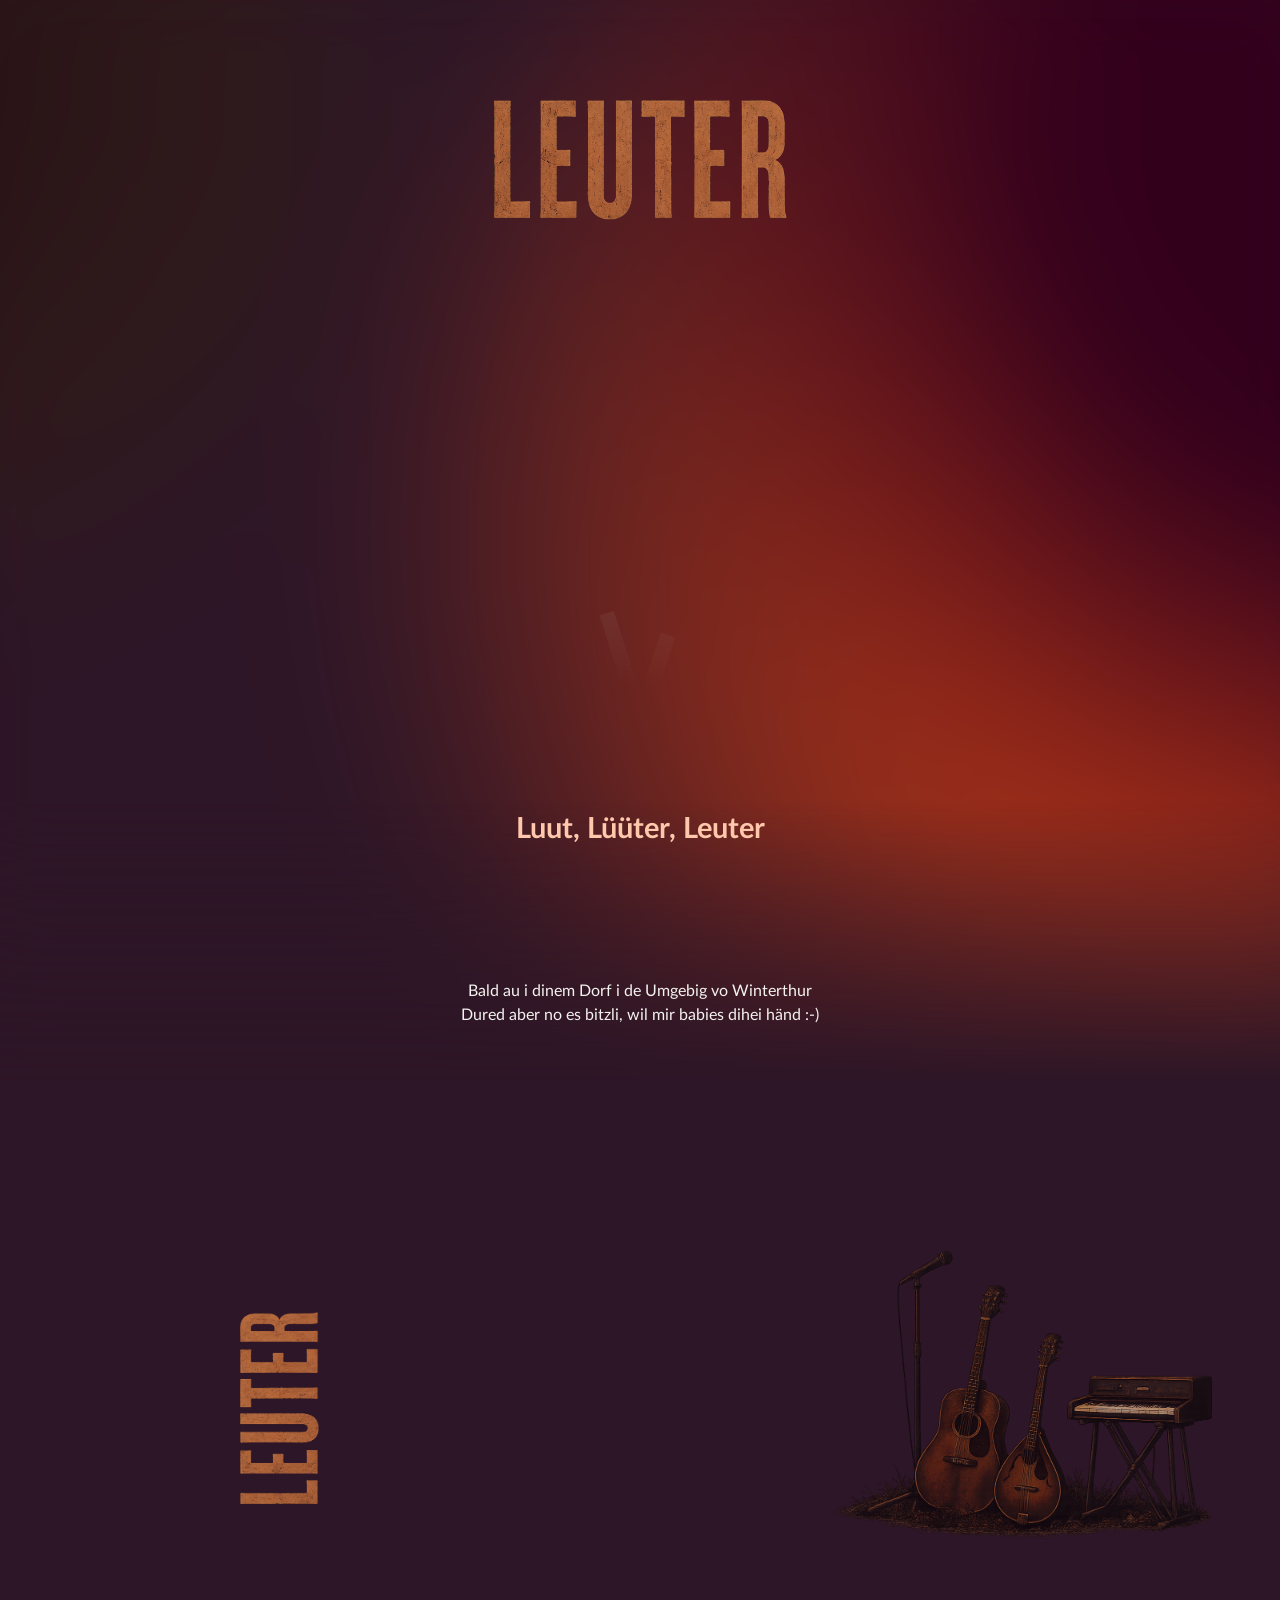
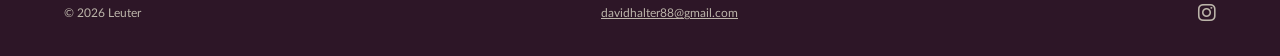
==== index.html @ 27efd9f0 "Deploy: 2026-07-09 21:08:15" ====
<!DOCTYPE html>
<html lang="en">
<head>
  <meta charset="UTF-8">
  <meta name="viewport" content="width=device-width, initial-scale=1">
  <title>Leuter - Folk, Soul, Americana</title>
  
  <link rel="stylesheet" href="/output.css" />
  <link rel="stylesheet" href="/fontawesome/css/fontawesome.min.css" />
  <link rel="stylesheet" href="/fontawesome/css/brands.min.css" />
  <link rel="stylesheet" href="/fontawesome/css/solid.min.css" />

  

  <script>
    window.addEventListener("load", () => {
      // Fuck spammers
      const parts1 = ['davidhalter88', '@', 'gmail', '.com'];
      const email = parts1.join('');
      for (const el of document.getElementsByClassName('email-link')) {
        el.href = 'mailto:' + email;
        if (el.text.endsWith("gmail.com")) {
          el.text = email;
        }
      }
    });
  </script>
</head>

<body class="min-h-screen">
      

  <main class="flex flex-col w-full">
    <div class="absolute inset-0 w-full h-screen min-h-180 -z-1">
      <script src="/tree.js"></script>
      <canvas id="tree-canvas" class="w-full h-500px absolute -mt-30 mx-auto inset-x-0"></canvas>
    </div>
    <div class="absolute left-0 top-0 right-0 -bottom-[20vh] overflow-hidden -z-2 hero-gradient">
      <div class="w-full h-full"></div>
    </div>
    
    <section>
      <a href="/" class="mx-auto">
        <img id="logo" src="/logo.png" alt="Leuter" class="mx-auto mt-24 min-h-28 md:min-h-32">
      </a>

      <iframe class="mt-24 mx-auto w-[80vw] block sm:w-128 lg:w-160 aspect-video" src="https://www.youtubeasdfasdfsd.com/embed/vd1GGWgCFI8?si=3zyTrduJUuzlLgHZ" title="YouTube video player" frameborder="0" allow="accelerometer; clipboard-write; encrypted-media; gyroscope; picture-in-picture; web-share" referrerpolicy="strict-origin-when-cross-origin" allowfullscreen></iframe>
      <p class="text-center text-[1.8em] max-w-4xl text-leuter-white-orange font-lato-bold mx-auto mt-32">Luut, Lüüter, Leuter</p>
    </section>

    <section id="language-server" class="pt-32 **:text-center">
      <p>Bald au i dinem Dorf i de Umgebig vo Winterthur</p>
      <p>Dured aber no es bitzli, wil mir babies dihei händ :-)</p>
    </section>

  </main>

  <footer class="pt-32 pb-8 text-stone-300">
    <div class="footer-links pb-16">
      <div class="order-first w-1/2 my-auto pt-0">
        <a href="/" class="shrink-0 pr-8">
          <img src="/logo.png" alt="" class="rotate-270 origin-top-right -translate-x-full max-w-[30vw] md:max-w-48 mx-auto mx-0" />
        </a>
      </div>
      <img src="/instruments.png" alt="" class="max-w-1/2 md:max-w-1/3 ml-auto opacity-65 mt-16 xs:mt-24" />
    </div>
    <div class="flex justify-between items-center">
      <span>&copy; 2026 Leuter</span>
      <span><a class="email-link underline">davidhalter88 (at) gmail.com</a></span>
      <span class="flex items-center gap-2">
        <a href="https://instagram.com/leuterleuter" target="_blank" rel="noopener noreferrer">
          <i class="fab fa-instagram text-xl"></i>
        </a>
      </span>
    </div>
  </footer>
</body>
</html>
---- output.css ----
/*! tailwindcss v4.1.8 | MIT License | https://tailwindcss.com */
@layer properties;
@layer theme, base, components, utilities;
@layer theme {
  :root, :host {
    --font-sans: "LatoLatin", system-ui, sans-serif;
    --font-mono: ui-monospace, SFMono-Regular, Menlo, Monaco, Consolas, "Liberation Mono",
      "Courier New", monospace;
    --color-stone-100: #f4f2ef;
    --color-stone-200: #d1cdc7;
    --color-stone-300: #bcb5aa;
    --color-stone-700: #49453e;
    --color-stone-900: #28241d;
    --color-white: #fff;
    --spacing: 0.25rem;
    --container-md: 28rem;
    --container-3xl: 48rem;
    --container-4xl: 56rem;
    --container-7xl: 80rem;
    --text-xs: 0.75rem;
    --text-xs--line-height: calc(1 / 0.75);
    --text-sm: 0.875rem;
    --text-sm--line-height: calc(1.25 / 0.875);
    --text-base: 1rem;
    --text-base--line-height: calc(1.5 / 1);
    --text-lg: 1.125rem;
    --text-lg--line-height: calc(1.75 / 1.125);
    --text-xl: 1.25rem;
    --text-xl--line-height: calc(1.75 / 1.25);
    --text-3xl: 1.875rem;
    --text-3xl--line-height: calc(2.25 / 1.875);
    --text-4xl: 2.25rem;
    --text-4xl--line-height: calc(2.5 / 2.25);
    --text-5xl: 3rem;
    --text-5xl--line-height: 1;
    --font-weight-bold: 700;
    --radius-lg: 0.5rem;
    --radius-xl: 0.75rem;
    --blur-xs: 4px;
    --blur-3xl: 64px;
    --aspect-video: 16 / 9;
    --default-transition-duration: 150ms;
    --default-transition-timing-function: cubic-bezier(0.4, 0, 0.2, 1);
    --default-font-family: var(--font-sans);
    --default-mono-font-family: var(--font-mono);
    --color-light-grey: #fdfdfd;
    --color-leuter-background: #2d1627;
    --color-leuter-violet: #3c0030;
    --color-leuter-white-orange: #ffc7ac;
    --font-lato-bold: "LatoLatinBold", system-ui, sans-serif;
  }
}
@layer base {
  *, ::after, ::before, ::backdrop, ::file-selector-button {
    box-sizing: border-box;
    margin: 0;
    padding: 0;
    border: 0 solid;
  }
  html, :host {
    line-height: 1.5;
    -webkit-text-size-adjust: 100%;
    tab-size: 4;
    font-family: var(--default-font-family, ui-sans-serif, system-ui, sans-serif, "Apple Color Emoji", "Segoe UI Emoji", "Segoe UI Symbol", "Noto Color Emoji");
    font-feature-settings: var(--default-font-feature-settings, normal);
    font-variation-settings: var(--default-font-variation-settings, normal);
    -webkit-tap-highlight-color: transparent;
  }
  hr {
    height: 0;
    color: inherit;
    border-top-width: 1px;
  }
  abbr:where([title]) {
    -webkit-text-decoration: underline dotted;
    text-decoration: underline dotted;
  }
  h1, h2, h3, h4, h5, h6 {
    font-size: inherit;
    font-weight: inherit;
  }
  a {
    color: inherit;
    -webkit-text-decoration: inherit;
    text-decoration: inherit;
  }
  b, strong {
    font-weight: bolder;
  }
  code, kbd, samp, pre {
    font-family: var(--default-mono-font-family, ui-monospace, SFMono-Regular, Menlo, Monaco, Consolas, "Liberation Mono", "Courier New", monospace);
    font-feature-settings: var(--default-mono-font-feature-settings, normal);
    font-variation-settings: var(--default-mono-font-variation-settings, normal);
    font-size: 1em;
  }
  small {
    font-size: 80%;
  }
  sub, sup {
    font-size: 75%;
    line-height: 0;
    position: relative;
    vertical-align: baseline;
  }
  sub {
    bottom: -0.25em;
  }
  sup {
    top: -0.5em;
  }
  table {
    text-indent: 0;
    border-color: inherit;
    border-collapse: collapse;
  }
  :-moz-focusring {
    outline: auto;
  }
  progress {
    vertical-align: baseline;
  }
  summary {
    display: list-item;
  }
  ol, ul, menu {
    list-style: none;
  }
  img, svg, video, canvas, audio, iframe, embed, object {
    display: block;
    vertical-align: middle;
  }
  img, video {
    max-width: 100%;
    height: auto;
  }
  button, input, select, optgroup, textarea, ::file-selector-button {
    font: inherit;
    font-feature-settings: inherit;
    font-variation-settings: inherit;
    letter-spacing: inherit;
    color: inherit;
    border-radius: 0;
    background-color: transparent;
    opacity: 1;
  }
  :where(select:is([multiple], [size])) optgroup {
    font-weight: bolder;
  }
  :where(select:is([multiple], [size])) optgroup option {
    padding-inline-start: 20px;
  }
  ::file-selector-button {
    margin-inline-end: 4px;
  }
  ::placeholder {
    opacity: 1;
  }
  @supports (not (-webkit-appearance: -apple-pay-button))  or (contain-intrinsic-size: 1px) {
    ::placeholder {
      color: currentcolor;
      @supports (color: color-mix(in lab, red, red)) {
        color: color-mix(in oklab, currentcolor 50%, transparent);
      }
    }
  }
  textarea {
    resize: vertical;
  }
  ::-webkit-search-decoration {
    -webkit-appearance: none;
  }
  ::-webkit-date-and-time-value {
    min-height: 1lh;
    text-align: inherit;
  }
  ::-webkit-datetime-edit {
    display: inline-flex;
  }
  ::-webkit-datetime-edit-fields-wrapper {
    padding: 0;
  }
  ::-webkit-datetime-edit, ::-webkit-datetime-edit-year-field, ::-webkit-datetime-edit-month-field, ::-webkit-datetime-edit-day-field, ::-webkit-datetime-edit-hour-field, ::-webkit-datetime-edit-minute-field, ::-webkit-datetime-edit-second-field, ::-webkit-datetime-edit-millisecond-field, ::-webkit-datetime-edit-meridiem-field {
    padding-block: 0;
  }
  :-moz-ui-invalid {
    box-shadow: none;
  }
  button, input:where([type="button"], [type="reset"], [type="submit"]), ::file-selector-button {
    appearance: button;
  }
  ::-webkit-inner-spin-button, ::-webkit-outer-spin-button {
    height: auto;
  }
  [hidden]:where(:not([hidden="until-found"])) {
    display: none !important;
  }
}
@layer utilities {
  .collapse {
    visibility: collapse;
  }
  .visible {
    visibility: visible;
  }
  .sr-only {
    position: absolute;
    width: 1px;
    height: 1px;
    padding: 0;
    margin: -1px;
    overflow: hidden;
    clip: rect(0, 0, 0, 0);
    white-space: nowrap;
    border-width: 0;
  }
  .absolute {
    position: absolute;
  }
  .fixed {
    position: fixed;
  }
  .relative {
    position: relative;
  }
  .sticky {
    position: sticky;
  }
  .inset-0 {
    inset: calc(var(--spacing) * 0);
  }
  .inset-x-0 {
    inset-inline: calc(var(--spacing) * 0);
  }
  .top-0 {
    top: calc(var(--spacing) * 0);
  }
  .top-full {
    top: 100%;
  }
  .right-0 {
    right: calc(var(--spacing) * 0);
  }
  .-bottom-\[20vh\] {
    bottom: calc(20vh * -1);
  }
  .left-0 {
    left: calc(var(--spacing) * 0);
  }
  .-z-1 {
    z-index: calc(1 * -1);
  }
  .-z-2 {
    z-index: calc(2 * -1);
  }
  .z-10 {
    z-index: 10;
  }
  .order-first {
    order: -9999;
  }
  .container {
    width: 100%;
    @media (width >= 30rem) {
      max-width: 30rem;
    }
    @media (width >= 40rem) {
      max-width: 40rem;
    }
    @media (width >= 48rem) {
      max-width: 48rem;
    }
    @media (width >= 64rem) {
      max-width: 64rem;
    }
    @media (width >= 80rem) {
      max-width: 80rem;
    }
    @media (width >= 96rem) {
      max-width: 96rem;
    }
  }
  .m-auto {
    margin: auto;
  }
  .mx-0 {
    margin-inline: calc(var(--spacing) * 0);
  }
  .mx-auto {
    margin-inline: auto;
  }
  .my-auto {
    margin-block: auto;
  }
  .-mt-30 {
    margin-top: calc(var(--spacing) * -30);
  }
  .mt-4 {
    margin-top: calc(var(--spacing) * 4);
  }
  .mt-16 {
    margin-top: calc(var(--spacing) * 16);
  }
  .mt-24 {
    margin-top: calc(var(--spacing) * 24);
  }
  .mt-32 {
    margin-top: calc(var(--spacing) * 32);
  }
  .-mr-4 {
    margin-right: calc(var(--spacing) * -4);
  }
  .ml-auto {
    margin-left: auto;
  }
  .block {
    display: block;
  }
  .flex {
    display: flex;
  }
  .grid {
    display: grid;
  }
  .hidden {
    display: none;
  }
  .inline-block {
    display: inline-block;
  }
  .table {
    display: table;
  }
  .aspect-video {
    aspect-ratio: var(--aspect-video);
  }
  .h-full {
    height: 100%;
  }
  .h-screen {
    height: 100vh;
  }
  .min-h-28 {
    min-height: calc(var(--spacing) * 28);
  }
  .min-h-180 {
    min-height: calc(var(--spacing) * 180);
  }
  .min-h-screen {
    min-height: 100vh;
  }
  .w-1\/2 {
    width: calc(1/2 * 100%);
  }
  .w-\[80vw\] {
    width: 80vw;
  }
  .w-full {
    width: 100%;
  }
  .max-w-1\/2 {
    max-width: calc(1/2 * 100%);
  }
  .max-w-4xl {
    max-width: var(--container-4xl);
  }
  .max-w-\[30vw\] {
    max-width: 30vw;
  }
  .shrink {
    flex-shrink: 1;
  }
  .shrink-0 {
    flex-shrink: 0;
  }
  .grow {
    flex-grow: 1;
  }
  .origin-top-right {
    transform-origin: top right;
  }
  .-translate-x-full {
    --tw-translate-x: -100%;
    translate: var(--tw-translate-x) var(--tw-translate-y);
  }
  .rotate-90 {
    rotate: 90deg;
  }
  .rotate-180 {
    rotate: 180deg;
  }
  .rotate-270 {
    rotate: 270deg;
  }
  .transform {
    transform: var(--tw-rotate-x,) var(--tw-rotate-y,) var(--tw-rotate-z,) var(--tw-skew-x,) var(--tw-skew-y,);
  }
  .cursor-pointer {
    cursor: pointer;
  }
  .resize {
    resize: both;
  }
  .flex-col {
    flex-direction: column;
  }
  .flex-wrap {
    flex-wrap: wrap;
  }
  .items-center {
    align-items: center;
  }
  .items-end {
    align-items: flex-end;
  }
  .justify-between {
    justify-content: space-between;
  }
  .justify-end {
    justify-content: flex-end;
  }
  .gap-2 {
    gap: calc(var(--spacing) * 2);
  }
  .gap-4 {
    gap: calc(var(--spacing) * 4);
  }
  .overflow-hidden {
    overflow: hidden;
  }
  .rounded-lg {
    border-radius: var(--radius-lg);
  }
  .border {
    border-style: var(--tw-border-style);
    border-width: 1px;
  }
  .border-none {
    --tw-border-style: none;
    border-style: none;
  }
  .border-white {
    border-color: var(--color-white);
  }
  .bg-leuter-background {
    background-color: var(--color-leuter-background);
  }
  .p-4 {
    padding: calc(var(--spacing) * 4);
  }
  .p-\[9px\] {
    padding: 9px;
  }
  .px-6 {
    padding-inline: calc(var(--spacing) * 6);
  }
  .px-8 {
    padding-inline: calc(var(--spacing) * 8);
  }
  .py-2 {
    padding-block: calc(var(--spacing) * 2);
  }
  .py-8 {
    padding-block: calc(var(--spacing) * 8);
  }
  .pt-0 {
    padding-top: calc(var(--spacing) * 0);
  }
  .pt-16 {
    padding-top: calc(var(--spacing) * 16);
  }
  .pt-32 {
    padding-top: calc(var(--spacing) * 32);
  }
  .pr-8 {
    padding-right: calc(var(--spacing) * 8);
  }
  .pb-8 {
    padding-bottom: calc(var(--spacing) * 8);
  }
  .pb-16 {
    padding-bottom: calc(var(--spacing) * 16);
  }
  .pl-6 {
    padding-left: calc(var(--spacing) * 6);
  }
  .text-center {
    text-align: center;
  }
  .font-lato-bold {
    font-family: var(--font-lato-bold);
  }
  .text-sm {
    font-size: var(--text-sm);
    line-height: var(--tw-leading, var(--text-sm--line-height));
  }
  .text-xl {
    font-size: var(--text-xl);
    line-height: var(--tw-leading, var(--text-xl--line-height));
  }
  .text-\[1\.8em\] {
    font-size: 1.8em;
  }
  .text-leuter-violet {
    color: var(--color-leuter-violet);
  }
  .text-leuter-white-orange {
    color: var(--color-leuter-white-orange);
  }
  .text-stone-300 {
    color: var(--color-stone-300);
  }
  .text-stone-700 {
    color: var(--color-stone-700);
  }
  .text-white {
    color: var(--color-white);
  }
  .italic {
    font-style: italic;
  }
  .underline {
    text-decoration-line: underline;
  }
  .opacity-65 {
    opacity: 65%;
  }
  .ring {
    --tw-ring-shadow: var(--tw-ring-inset,) 0 0 0 calc(1px + var(--tw-ring-offset-width)) var(--tw-ring-color, currentcolor);
    box-shadow: var(--tw-inset-shadow), var(--tw-inset-ring-shadow), var(--tw-ring-offset-shadow), var(--tw-ring-shadow), var(--tw-shadow);
  }
  .outline {
    outline-style: var(--tw-outline-style);
    outline-width: 1px;
  }
  .filter {
    filter: var(--tw-blur,) var(--tw-brightness,) var(--tw-contrast,) var(--tw-grayscale,) var(--tw-hue-rotate,) var(--tw-invert,) var(--tw-saturate,) var(--tw-sepia,) var(--tw-drop-shadow,);
  }
  .transition {
    transition-property: color, background-color, border-color, outline-color, text-decoration-color, fill, stroke, --tw-gradient-from, --tw-gradient-via, --tw-gradient-to, opacity, box-shadow, transform, translate, scale, rotate, filter, -webkit-backdrop-filter, backdrop-filter, display, visibility, content-visibility, overlay, pointer-events;
    transition-timing-function: var(--tw-ease, var(--default-transition-timing-function));
    transition-duration: var(--tw-duration, var(--default-transition-duration));
  }
  .\*\*\:text-center {
    :is(& *) {
      text-align: center;
    }
  }
  .peer-checked\:flex {
    &:is(:where(.peer):checked ~ *) {
      display: flex;
    }
  }
  .hover\:bg-white\/30 {
    &:hover {
      @media (hover: hover) {
        background-color: color-mix(in srgb, #fff 30%, transparent);
        @supports (color: color-mix(in lab, red, red)) {
          background-color: color-mix(in oklab, var(--color-white) 30%, transparent);
        }
      }
    }
  }
  .hover\:underline {
    &:hover {
      @media (hover: hover) {
        text-decoration-line: underline;
      }
    }
  }
  .xs\:mt-24 {
    @media (width >= 30rem) {
      margin-top: calc(var(--spacing) * 24);
    }
  }
  .sm\:w-128 {
    @media (width >= 40rem) {
      width: calc(var(--spacing) * 128);
    }
  }
  .md\:static {
    @media (width >= 48rem) {
      position: static;
    }
  }
  .md\:mr-0 {
    @media (width >= 48rem) {
      margin-right: calc(var(--spacing) * 0);
    }
  }
  .md\:ml-auto {
    @media (width >= 48rem) {
      margin-left: auto;
    }
  }
  .md\:flex {
    @media (width >= 48rem) {
      display: flex;
    }
  }
  .md\:hidden {
    @media (width >= 48rem) {
      display: none;
    }
  }
  .md\:inline-block {
    @media (width >= 48rem) {
      display: inline-block;
    }
  }
  .md\:min-h-32 {
    @media (width >= 48rem) {
      min-height: calc(var(--spacing) * 32);
    }
  }
  .md\:w-auto {
    @media (width >= 48rem) {
      width: auto;
    }
  }
  .md\:max-w-1\/3 {
    @media (width >= 48rem) {
      max-width: calc(1/3 * 100%);
    }
  }
  .md\:max-w-48 {
    @media (width >= 48rem) {
      max-width: calc(var(--spacing) * 48);
    }
  }
  .md\:flex-row {
    @media (width >= 48rem) {
      flex-direction: row;
    }
  }
  .md\:items-center {
    @media (width >= 48rem) {
      align-items: center;
    }
  }
  .md\:gap-6 {
    @media (width >= 48rem) {
      gap: calc(var(--spacing) * 6);
    }
  }
  .md\:bg-transparent {
    @media (width >= 48rem) {
      background-color: transparent;
    }
  }
  .md\:p-\[6px\] {
    @media (width >= 48rem) {
      padding: 6px;
    }
  }
  .md\:pb-\[6px\] {
    @media (width >= 48rem) {
      padding-bottom: 6px;
    }
  }
  .lg\:mr-8 {
    @media (width >= 64rem) {
      margin-right: calc(var(--spacing) * 8);
    }
  }
  .lg\:w-3\/8 {
    @media (width >= 64rem) {
      width: calc(3/8 * 100%);
    }
  }
  .lg\:w-5\/8 {
    @media (width >= 64rem) {
      width: calc(5/8 * 100%);
    }
  }
  .lg\:w-160 {
    @media (width >= 64rem) {
      width: calc(var(--spacing) * 160);
    }
  }
  .lg\:pt-24 {
    @media (width >= 64rem) {
      padding-top: calc(var(--spacing) * 24);
    }
  }
  .lg\:pl-20 {
    @media (width >= 64rem) {
      padding-left: calc(var(--spacing) * 20);
    }
  }
}
@layer base {
  body {
    background-color: var(--color-leuter-background);
    color: var(--color-stone-100);
  }
  h1 {
    padding-bottom: calc(var(--spacing) * 16);
    text-align: center;
    font-family: var(--font-lato-bold);
    font-size: var(--text-5xl);
    line-height: var(--tw-leading, var(--text-5xl--line-height));
    color: var(--color-white);
    line-height: 1.2;
  }
  h2 {
    padding-bottom: calc(var(--spacing) * 4);
    font-family: var(--font-lato-bold);
    font-size: var(--text-4xl);
    line-height: var(--tw-leading, var(--text-4xl--line-height));
    color: var(--color-white);
  }
  h3 {
    padding-top: calc(var(--spacing) * 8);
    padding-bottom: calc(var(--spacing) * 4);
    font-family: var(--font-lato-bold);
    font-size: var(--text-3xl);
    line-height: var(--tw-leading, var(--text-3xl--line-height));
  }
  h1 a, h2 a, h3 a, h4 a, h5 a, h6 a, p a {
    text-decoration-line: underline;
    text-decoration-style: dotted;
    &:hover {
      @media (hover: hover) {
        text-decoration-style: solid;
      }
    }
  }
  h4 {
    font-family: var(--font-lato-bold);
    font-size: var(--text-xl);
    line-height: var(--tw-leading, var(--text-xl--line-height));
    color: var(--color-white);
  }
  header {
    --tw-backdrop-blur: blur(var(--blur-xs));
    -webkit-backdrop-filter: var(--tw-backdrop-blur,) var(--tw-backdrop-brightness,) var(--tw-backdrop-contrast,) var(--tw-backdrop-grayscale,) var(--tw-backdrop-hue-rotate,) var(--tw-backdrop-invert,) var(--tw-backdrop-opacity,) var(--tw-backdrop-saturate,) var(--tw-backdrop-sepia,);
    backdrop-filter: var(--tw-backdrop-blur,) var(--tw-backdrop-brightness,) var(--tw-backdrop-contrast,) var(--tw-backdrop-grayscale,) var(--tw-backdrop-hue-rotate,) var(--tw-backdrop-invert,) var(--tw-backdrop-opacity,) var(--tw-backdrop-saturate,) var(--tw-backdrop-sepia,);
  }
  header nav a, #instagram-logo {
    font-size: var(--text-xl);
    line-height: var(--tw-leading, var(--text-xl--line-height));
    --tw-font-weight: var(--font-weight-bold);
    font-weight: var(--font-weight-bold);
    color: var(--color-light-grey);
    text-decoration-style: dotted;
    &:hover {
      @media (hover: hover) {
        text-decoration-line: underline;
      }
    }
  }
  a {
    &:hover {
      @media (hover: hover) {
        color: var(--color-stone-100);
      }
    }
  }
  section, header > div, footer, .absolute-in-content {
    width: 100%;
    max-width: var(--container-7xl);
    padding-inline: calc(var(--spacing) * 4);
    @media (width >= 40rem) {
      margin-inline: auto;
    }
    @media (width >= 48rem) {
      padding-inline: calc(var(--spacing) * 8);
    }
    @media (width >= 64rem) {
      padding-inline: calc(var(--spacing) * 16);
    }
  }
  pre {
    margin-inline: calc(var(--spacing) * -4);
    overflow-x: auto;
    background-color: var(--color-stone-200);
    padding-inline: calc(var(--spacing) * 4);
    padding-block: calc(var(--spacing) * 4);
  }
  p > code, h3 > code {
    background-color: var(--color-stone-200);
    padding-inline: calc(var(--spacing) * 2);
  }
  .hero-gradient > div {
    background: radial-gradient(circle at 0% 15%, #261013 0%, #2f1a1c 20%, transparent 30%),  radial-gradient(circle at 0% 100%, #2d1627 0%, transparent 40%),  radial-gradient(circle at 100% 20%, #33001c 20%, transparent 45%),  radial-gradient(circle at 90% 50%, #ba3717 20%, transparent 60%);
    background-color: #2d1627;
    mask-image: linear-gradient(to bottom, black 70%, transparent 92%);
    width: 100%;
    --tw-scale-x: 120%;
    --tw-scale-y: 120%;
    --tw-scale-z: 120%;
    scale: var(--tw-scale-x) var(--tw-scale-y);
    --tw-blur: blur(var(--blur-3xl));
    filter: var(--tw-blur,) var(--tw-brightness,) var(--tw-contrast,) var(--tw-grayscale,) var(--tw-hue-rotate,) var(--tw-invert,) var(--tw-saturate,) var(--tw-sepia,) var(--tw-drop-shadow,);
  }
  #tree-canvas {
    mask-image: radial-gradient(circle closest-side at 50% 50%, black 40%, transparent 80%);
    opacity: 20%;
  }
  .tile-light {
    width: 100%;
    border-radius: var(--radius-xl);
    background-color: color-mix(in srgb, #fff 65%, transparent);
    @supports (color: color-mix(in lab, red, red)) {
      background-color: color-mix(in oklab, var(--color-white) 65%, transparent);
    }
    padding-inline: calc(var(--spacing) * 16);
    padding-block: calc(var(--spacing) * 10);
    color: var(--color-leuter-background);
    h2 h3 h4 h5 h6 {
      color: var(--color-leuter-background);
    }
    p {
      padding-block: calc(var(--spacing) * 2);
      font-size: var(--text-lg);
      line-height: var(--tw-leading, var(--text-lg--line-height));
    }
  }
  .tile-light, .hero-tiles {
    a {
      &:hover {
        @media (hover: hover) {
          color: var(--color-stone-900);
        }
      }
    }
  }
  .bio {
    font-size: var(--text-lg);
    line-height: var(--tw-leading, var(--text-lg--line-height));
    > div {
      width: 100%;
    }
  }
  .feature-list {
    margin: auto;
    max-width: var(--container-md);
    columns: 1;
    padding-left: calc(var(--spacing) * 12);
    @media (width >= 48rem) {
      max-width: var(--container-3xl);
    }
    @media (width >= 48rem) {
      columns: 2;
    }
    > div {
      break-inside: avoid;
      padding-bottom: calc(var(--spacing) * 4);
    }
    ul {
      list-style-type: disc;
      padding-left: calc(var(--spacing) * 6);
    }
    i {
      padding-right: calc(var(--spacing) * 1);
    }
  }
  footer {
    font-size: var(--text-xs);
    line-height: var(--tw-leading, var(--text-xs--line-height));
  }
  .footer-links {
    display: flex;
    width: 100%;
    flex-wrap: wrap;
    justify-content: space-between;
    h5 {
      padding-top: calc(var(--spacing) * 8);
      padding-bottom: calc(var(--spacing) * 4);
      color: var(--color-stone-100);
    }
    > div > a {
      display: block;
      padding-top: calc(var(--spacing) * 2);
    }
    > div {
      width: calc(1/7 * 100%);
      width: 100%;
      text-align: center;
      text-align: left;
    }
  }
  .person {
    margin-right: calc(var(--spacing) * 4);
    width: calc(var(--spacing) * 24);
    border-radius: var(--radius-lg);
  }
  .person-blog {
    float: left;
    width: calc(var(--spacing) * 16) !important;
  }
  .blog-overview {
    h2, h3, h4 {
      display: none;
    }
    p {
      padding-block: calc(var(--spacing) * 1);
      font-size: var(--text-base);
      line-height: var(--tw-leading, var(--text-base--line-height));
    }
  }
}
#logo {
  height: 4.5em;
  padding: 4px;
}
@font-face {
  font-family: 'LatoLatin';
  src: url('LatoLatin-Regular.woff2') format('woff2');
  font-weight: 400;
  font-style: normal;
}
@font-face {
  font-family: 'LatoLatinBold';
  src: url('LatoLatin-Bold.woff2') format('woff2');
  font-weight: 400;
  font-style: normal;
}
@property --tw-translate-x {
  syntax: "*";
  inherits: false;
  initial-value: 0;
}
@property --tw-translate-y {
  syntax: "*";
  inherits: false;
  initial-value: 0;
}
@property --tw-translate-z {
  syntax: "*";
  inherits: false;
  initial-value: 0;
}
@property --tw-rotate-x {
  syntax: "*";
  inherits: false;
}
@property --tw-rotate-y {
  syntax: "*";
  inherits: false;
}
@property --tw-rotate-z {
  syntax: "*";
  inherits: false;
}
@property --tw-skew-x {
  syntax: "*";
  inherits: false;
}
@property --tw-skew-y {
  syntax: "*";
  inherits: false;
}
@property --tw-border-style {
  syntax: "*";
  inherits: false;
  initial-value: solid;
}
@property --tw-shadow {
  syntax: "*";
  inherits: false;
  initial-value: 0 0 #0000;
}
@property --tw-shadow-color {
  syntax: "*";
  inherits: false;
}
@property --tw-shadow-alpha {
  syntax: "<percentage>";
  inherits: false;
  initial-value: 100%;
}
@property --tw-inset-shadow {
  syntax: "*";
  inherits: false;
  initial-value: 0 0 #0000;
}
@property --tw-inset-shadow-color {
  syntax: "*";
  inherits: false;
}
@property --tw-inset-shadow-alpha {
  syntax: "<percentage>";
  inherits: false;
  initial-value: 100%;
}
@property --tw-ring-color {
  syntax: "*";
  inherits: false;
}
@property --tw-ring-shadow {
  syntax: "*";
  inherits: false;
  initial-value: 0 0 #0000;
}
@property --tw-inset-ring-color {
  syntax: "*";
  inherits: false;
}
@property --tw-inset-ring-shadow {
  syntax: "*";
  inherits: false;
  initial-value: 0 0 #0000;
}
@property --tw-ring-inset {
  syntax: "*";
  inherits: false;
}
@property --tw-ring-offset-width {
  syntax: "<length>";
  inherits: false;
  initial-value: 0px;
}
@property --tw-ring-offset-color {
  syntax: "*";
  inherits: false;
  initial-value: #fff;
}
@property --tw-ring-offset-shadow {
  syntax: "*";
  inherits: false;
  initial-value: 0 0 #0000;
}
@property --tw-outline-style {
  syntax: "*";
  inherits: false;
  initial-value: solid;
}
@property --tw-blur {
  syntax: "*";
  inherits: false;
}
@property --tw-brightness {
  syntax: "*";
  inherits: false;
}
@property --tw-contrast {
  syntax: "*";
  inherits: false;
}
@property --tw-grayscale {
  syntax: "*";
  inherits: false;
}
@property --tw-hue-rotate {
  syntax: "*";
  inherits: false;
}
@property --tw-invert {
  syntax: "*";
  inherits: false;
}
@property --tw-opacity {
  syntax: "*";
  inherits: false;
}
@property --tw-saturate {
  syntax: "*";
  inherits: false;
}
@property --tw-sepia {
  syntax: "*";
  inherits: false;
}
@property --tw-drop-shadow {
  syntax: "*";
  inherits: false;
}
@property --tw-drop-shadow-color {
  syntax: "*";
  inherits: false;
}
@property --tw-drop-shadow-alpha {
  syntax: "<percentage>";
  inherits: false;
  initial-value: 100%;
}
@property --tw-drop-shadow-size {
  syntax: "*";
  inherits: false;
}
@property --tw-backdrop-blur {
  syntax: "*";
  inherits: false;
}
@property --tw-backdrop-brightness {
  syntax: "*";
  inherits: false;
}
@property --tw-backdrop-contrast {
  syntax: "*";
  inherits: false;
}
@property --tw-backdrop-grayscale {
  syntax: "*";
  inherits: false;
}
@property --tw-backdrop-hue-rotate {
  syntax: "*";
  inherits: false;
}
@property --tw-backdrop-invert {
  syntax: "*";
  inherits: false;
}
@property --tw-backdrop-opacity {
  syntax: "*";
  inherits: false;
}
@property --tw-backdrop-saturate {
  syntax: "*";
  inherits: false;
}
@property --tw-backdrop-sepia {
  syntax: "*";
  inherits: false;
}
@property --tw-font-weight {
  syntax: "*";
  inherits: false;
}
@property --tw-scale-x {
  syntax: "*";
  inherits: false;
  initial-value: 1;
}
@property --tw-scale-y {
  syntax: "*";
  inherits: false;
  initial-value: 1;
}
@property --tw-scale-z {
  syntax: "*";
  inherits: false;
  initial-value: 1;
}
@layer properties {
  @supports ((-webkit-hyphens: none) and (not (margin-trim: inline))) or ((-moz-orient: inline) and (not (color:rgb(from red r g b)))) {
    *, ::before, ::after, ::backdrop {
      --tw-translate-x: 0;
      --tw-translate-y: 0;
      --tw-translate-z: 0;
      --tw-rotate-x: initial;
      --tw-rotate-y: initial;
      --tw-rotate-z: initial;
      --tw-skew-x: initial;
      --tw-skew-y: initial;
      --tw-border-style: solid;
      --tw-shadow: 0 0 #0000;
      --tw-shadow-color: initial;
      --tw-shadow-alpha: 100%;
      --tw-inset-shadow: 0 0 #0000;
      --tw-inset-shadow-color: initial;
      --tw-inset-shadow-alpha: 100%;
      --tw-ring-color: initial;
      --tw-ring-shadow: 0 0 #0000;
      --tw-inset-ring-color: initial;
      --tw-inset-ring-shadow: 0 0 #0000;
      --tw-ring-inset: initial;
      --tw-ring-offset-width: 0px;
      --tw-ring-offset-color: #fff;
      --tw-ring-offset-shadow: 0 0 #0000;
      --tw-outline-style: solid;
      --tw-blur: initial;
      --tw-brightness: initial;
      --tw-contrast: initial;
      --tw-grayscale: initial;
      --tw-hue-rotate: initial;
      --tw-invert: initial;
      --tw-opacity: initial;
      --tw-saturate: initial;
      --tw-sepia: initial;
      --tw-drop-shadow: initial;
      --tw-drop-shadow-color: initial;
      --tw-drop-shadow-alpha: 100%;
      --tw-drop-shadow-size: initial;
      --tw-backdrop-blur: initial;
      --tw-backdrop-brightness: initial;
      --tw-backdrop-contrast: initial;
      --tw-backdrop-grayscale: initial;
      --tw-backdrop-hue-rotate: initial;
      --tw-backdrop-invert: initial;
      --tw-backdrop-opacity: initial;
      --tw-backdrop-saturate: initial;
      --tw-backdrop-sepia: initial;
      --tw-font-weight: initial;
      --tw-scale-x: 1;
      --tw-scale-y: 1;
      --tw-scale-z: 1;
    }
  }
}
---- fontawesome/css/brands.min.css ----
/*!
 * Font Awesome Free 6.7.2 by @fontawesome - https://fontawesome.com
 * License - https://fontawesome.com/license/free (Icons: CC BY 4.0, Fonts: SIL OFL 1.1, Code: MIT License)
 * Copyright 2024 Fonticons, Inc.
 */
:host,:root{--fa-style-family-brands:"Font Awesome 6 Brands";--fa-font-brands:normal 400 1em/1 "Font Awesome 6 Brands"}@font-face{font-family:"Font Awesome 6 Brands";font-style:normal;font-weight:400;font-display:block;src:url(../webfonts/fa-brands-400.woff2) format("woff2"),url(../webfonts/fa-brands-400.ttf) format("truetype")}.fa-brands,.fab{font-weight:400}.fa-monero{--fa:"\f3d0"}.fa-hooli{--fa:"\f427"}.fa-yelp{--fa:"\f1e9"}.fa-cc-visa{--fa:"\f1f0"}.fa-lastfm{--fa:"\f202"}.fa-shopware{--fa:"\f5b5"}.fa-creative-commons-nc{--fa:"\f4e8"}.fa-aws{--fa:"\f375"}.fa-redhat{--fa:"\f7bc"}.fa-yoast{--fa:"\f2b1"}.fa-cloudflare{--fa:"\e07d"}.fa-ups{--fa:"\f7e0"}.fa-pixiv{--fa:"\e640"}.fa-wpexplorer{--fa:"\f2de"}.fa-dyalog{--fa:"\f399"}.fa-bity{--fa:"\f37a"}.fa-stackpath{--fa:"\f842"}.fa-buysellads{--fa:"\f20d"}.fa-first-order{--fa:"\f2b0"}.fa-modx{--fa:"\f285"}.fa-guilded{--fa:"\e07e"}.fa-vnv{--fa:"\f40b"}.fa-js-square,.fa-square-js{--fa:"\f3b9"}.fa-microsoft{--fa:"\f3ca"}.fa-qq{--fa:"\f1d6"}.fa-orcid{--fa:"\f8d2"}.fa-java{--fa:"\f4e4"}.fa-invision{--fa:"\f7b0"}.fa-creative-commons-pd-alt{--fa:"\f4ed"}.fa-centercode{--fa:"\f380"}.fa-glide-g{--fa:"\f2a6"}.fa-drupal{--fa:"\f1a9"}.fa-jxl{--fa:"\e67b"}.fa-dart-lang{--fa:"\e693"}.fa-hire-a-helper{--fa:"\f3b0"}.fa-creative-commons-by{--fa:"\f4e7"}.fa-unity{--fa:"\e049"}.fa-whmcs{--fa:"\f40d"}.fa-rocketchat{--fa:"\f3e8"}.fa-vk{--fa:"\f189"}.fa-untappd{--fa:"\f405"}.fa-mailchimp{--fa:"\f59e"}.fa-css3-alt{--fa:"\f38b"}.fa-reddit-square,.fa-square-reddit{--fa:"\f1a2"}.fa-vimeo-v{--fa:"\f27d"}.fa-contao{--fa:"\f26d"}.fa-square-font-awesome{--fa:"\e5ad"}.fa-deskpro{--fa:"\f38f"}.fa-brave{--fa:"\e63c"}.fa-sistrix{--fa:"\f3ee"}.fa-instagram-square,.fa-square-instagram{--fa:"\e055"}.fa-battle-net{--fa:"\f835"}.fa-the-red-yeti{--fa:"\f69d"}.fa-hacker-news-square,.fa-square-hacker-news{--fa:"\f3af"}.fa-edge{--fa:"\f282"}.fa-threads{--fa:"\e618"}.fa-napster{--fa:"\f3d2"}.fa-snapchat-square,.fa-square-snapchat{--fa:"\f2ad"}.fa-google-plus-g{--fa:"\f0d5"}.fa-artstation{--fa:"\f77a"}.fa-markdown{--fa:"\f60f"}.fa-sourcetree{--fa:"\f7d3"}.fa-google-plus{--fa:"\f2b3"}.fa-diaspora{--fa:"\f791"}.fa-foursquare{--fa:"\f180"}.fa-stack-overflow{--fa:"\f16c"}.fa-github-alt{--fa:"\f113"}.fa-phoenix-squadron{--fa:"\f511"}.fa-pagelines{--fa:"\f18c"}.fa-algolia{--fa:"\f36c"}.fa-red-river{--fa:"\f3e3"}.fa-creative-commons-sa{--fa:"\f4ef"}.fa-safari{--fa:"\f267"}.fa-google{--fa:"\f1a0"}.fa-font-awesome-alt,.fa-square-font-awesome-stroke{--fa:"\f35c"}.fa-atlassian{--fa:"\f77b"}.fa-linkedin-in{--fa:"\f0e1"}.fa-digital-ocean{--fa:"\f391"}.fa-nimblr{--fa:"\f5a8"}.fa-chromecast{--fa:"\f838"}.fa-evernote{--fa:"\f839"}.fa-hacker-news{--fa:"\f1d4"}.fa-creative-commons-sampling{--fa:"\f4f0"}.fa-adversal{--fa:"\f36a"}.fa-creative-commons{--fa:"\f25e"}.fa-watchman-monitoring{--fa:"\e087"}.fa-fonticons{--fa:"\f280"}.fa-weixin{--fa:"\f1d7"}.fa-shirtsinbulk{--fa:"\f214"}.fa-codepen{--fa:"\f1cb"}.fa-git-alt{--fa:"\f841"}.fa-lyft{--fa:"\f3c3"}.fa-rev{--fa:"\f5b2"}.fa-windows{--fa:"\f17a"}.fa-wizards-of-the-coast{--fa:"\f730"}.fa-square-viadeo,.fa-viadeo-square{--fa:"\f2aa"}.fa-meetup{--fa:"\f2e0"}.fa-centos{--fa:"\f789"}.fa-adn{--fa:"\f170"}.fa-cloudsmith{--fa:"\f384"}.fa-opensuse{--fa:"\e62b"}.fa-pied-piper-alt{--fa:"\f1a8"}.fa-dribbble-square,.fa-square-dribbble{--fa:"\f397"}.fa-codiepie{--fa:"\f284"}.fa-node{--fa:"\f419"}.fa-mix{--fa:"\f3cb"}.fa-steam{--fa:"\f1b6"}.fa-cc-apple-pay{--fa:"\f416"}.fa-scribd{--fa:"\f28a"}.fa-debian{--fa:"\e60b"}.fa-openid{--fa:"\f19b"}.fa-instalod{--fa:"\e081"}.fa-files-pinwheel{--fa:"\e69f"}.fa-expeditedssl{--fa:"\f23e"}.fa-sellcast{--fa:"\f2da"}.fa-square-twitter,.fa-twitter-square{--fa:"\f081"}.fa-r-project{--fa:"\f4f7"}.fa-delicious{--fa:"\f1a5"}.fa-freebsd{--fa:"\f3a4"}.fa-vuejs{--fa:"\f41f"}.fa-accusoft{--fa:"\f369"}.fa-ioxhost{--fa:"\f208"}.fa-fonticons-fi{--fa:"\f3a2"}.fa-app-store{--fa:"\f36f"}.fa-cc-mastercard{--fa:"\f1f1"}.fa-itunes-note{--fa:"\f3b5"}.fa-golang{--fa:"\e40f"}.fa-kickstarter,.fa-square-kickstarter{--fa:"\f3bb"}.fa-grav{--fa:"\f2d6"}.fa-weibo{--fa:"\f18a"}.fa-uncharted{--fa:"\e084"}.fa-firstdraft{--fa:"\f3a1"}.fa-square-youtube,.fa-youtube-square{--fa:"\f431"}.fa-wikipedia-w{--fa:"\f266"}.fa-rendact,.fa-wpressr{--fa:"\f3e4"}.fa-angellist{--fa:"\f209"}.fa-galactic-republic{--fa:"\f50c"}.fa-nfc-directional{--fa:"\e530"}.fa-skype{--fa:"\f17e"}.fa-joget{--fa:"\f3b7"}.fa-fedora{--fa:"\f798"}.fa-stripe-s{--fa:"\f42a"}.fa-meta{--fa:"\e49b"}.fa-laravel{--fa:"\f3bd"}.fa-hotjar{--fa:"\f3b1"}.fa-bluetooth-b{--fa:"\f294"}.fa-square-letterboxd{--fa:"\e62e"}.fa-sticker-mule{--fa:"\f3f7"}.fa-creative-commons-zero{--fa:"\f4f3"}.fa-hips{--fa:"\f452"}.fa-css{--fa:"\e6a2"}.fa-behance{--fa:"\f1b4"}.fa-reddit{--fa:"\f1a1"}.fa-discord{--fa:"\f392"}.fa-chrome{--fa:"\f268"}.fa-app-store-ios{--fa:"\f370"}.fa-cc-discover{--fa:"\f1f2"}.fa-wpbeginner{--fa:"\f297"}.fa-confluence{--fa:"\f78d"}.fa-shoelace{--fa:"\e60c"}.fa-mdb{--fa:"\f8ca"}.fa-dochub{--fa:"\f394"}.fa-accessible-icon{--fa:"\f368"}.fa-ebay{--fa:"\f4f4"}.fa-amazon{--fa:"\f270"}.fa-unsplash{--fa:"\e07c"}.fa-yarn{--fa:"\f7e3"}.fa-square-steam,.fa-steam-square{--fa:"\f1b7"}.fa-500px{--fa:"\f26e"}.fa-square-vimeo,.fa-vimeo-square{--fa:"\f194"}.fa-asymmetrik{--fa:"\f372"}.fa-font-awesome,.fa-font-awesome-flag,.fa-font-awesome-logo-full{--fa:"\f2b4"}.fa-gratipay{--fa:"\f184"}.fa-apple{--fa:"\f179"}.fa-hive{--fa:"\e07f"}.fa-gitkraken{--fa:"\f3a6"}.fa-keybase{--fa:"\f4f5"}.fa-apple-pay{--fa:"\f415"}.fa-padlet{--fa:"\e4a0"}.fa-amazon-pay{--fa:"\f42c"}.fa-github-square,.fa-square-github{--fa:"\f092"}.fa-stumbleupon{--fa:"\f1a4"}.fa-fedex{--fa:"\f797"}.fa-phoenix-framework{--fa:"\f3dc"}.fa-shopify{--fa:"\e057"}.fa-neos{--fa:"\f612"}.fa-square-threads{--fa:"\e619"}.fa-hackerrank{--fa:"\f5f7"}.fa-researchgate{--fa:"\f4f8"}.fa-swift{--fa:"\f8e1"}.fa-angular{--fa:"\f420"}.fa-speakap{--fa:"\f3f3"}.fa-angrycreative{--fa:"\f36e"}.fa-y-combinator{--fa:"\f23b"}.fa-empire{--fa:"\f1d1"}.fa-envira{--fa:"\f299"}.fa-google-scholar{--fa:"\e63b"}.fa-gitlab-square,.fa-square-gitlab{--fa:"\e5ae"}.fa-studiovinari{--fa:"\f3f8"}.fa-pied-piper{--fa:"\f2ae"}.fa-wordpress{--fa:"\f19a"}.fa-product-hunt{--fa:"\f288"}.fa-firefox{--fa:"\f269"}.fa-linode{--fa:"\f2b8"}.fa-goodreads{--fa:"\f3a8"}.fa-odnoklassniki-square,.fa-square-odnoklassniki{--fa:"\f264"}.fa-jsfiddle{--fa:"\f1cc"}.fa-sith{--fa:"\f512"}.fa-themeisle{--fa:"\f2b2"}.fa-page4{--fa:"\f3d7"}.fa-hashnode{--fa:"\e499"}.fa-react{--fa:"\f41b"}.fa-cc-paypal{--fa:"\f1f4"}.fa-squarespace{--fa:"\f5be"}.fa-cc-stripe{--fa:"\f1f5"}.fa-creative-commons-share{--fa:"\f4f2"}.fa-bitcoin{--fa:"\f379"}.fa-keycdn{--fa:"\f3ba"}.fa-opera{--fa:"\f26a"}.fa-itch-io{--fa:"\f83a"}.fa-umbraco{--fa:"\f8e8"}.fa-galactic-senate{--fa:"\f50d"}.fa-ubuntu{--fa:"\f7df"}.fa-draft2digital{--fa:"\f396"}.fa-stripe{--fa:"\f429"}.fa-houzz{--fa:"\f27c"}.fa-gg{--fa:"\f260"}.fa-dhl{--fa:"\f790"}.fa-pinterest-square,.fa-square-pinterest{--fa:"\f0d3"}.fa-xing{--fa:"\f168"}.fa-blackberry{--fa:"\f37b"}.fa-creative-commons-pd{--fa:"\f4ec"}.fa-playstation{--fa:"\f3df"}.fa-quinscape{--fa:"\f459"}.fa-less{--fa:"\f41d"}.fa-blogger-b{--fa:"\f37d"}.fa-opencart{--fa:"\f23d"}.fa-vine{--fa:"\f1ca"}.fa-signal-messenger{--fa:"\e663"}.fa-paypal{--fa:"\f1ed"}.fa-gitlab{--fa:"\f296"}.fa-typo3{--fa:"\f42b"}.fa-reddit-alien{--fa:"\f281"}.fa-yahoo{--fa:"\f19e"}.fa-dailymotion{--fa:"\e052"}.fa-affiliatetheme{--fa:"\f36b"}.fa-pied-piper-pp{--fa:"\f1a7"}.fa-bootstrap{--fa:"\f836"}.fa-odnoklassniki{--fa:"\f263"}.fa-nfc-symbol{--fa:"\e531"}.fa-mintbit{--fa:"\e62f"}.fa-ethereum{--fa:"\f42e"}.fa-speaker-deck{--fa:"\f83c"}.fa-creative-commons-nc-eu{--fa:"\f4e9"}.fa-patreon{--fa:"\f3d9"}.fa-avianex{--fa:"\f374"}.fa-ello{--fa:"\f5f1"}.fa-gofore{--fa:"\f3a7"}.fa-bimobject{--fa:"\f378"}.fa-brave-reverse{--fa:"\e63d"}.fa-facebook-f{--fa:"\f39e"}.fa-google-plus-square,.fa-square-google-plus{--fa:"\f0d4"}.fa-web-awesome{--fa:"\e682"}.fa-mandalorian{--fa:"\f50f"}.fa-first-order-alt{--fa:"\f50a"}.fa-osi{--fa:"\f41a"}.fa-google-wallet{--fa:"\f1ee"}.fa-d-and-d-beyond{--fa:"\f6ca"}.fa-periscope{--fa:"\f3da"}.fa-fulcrum{--fa:"\f50b"}.fa-cloudscale{--fa:"\f383"}.fa-forumbee{--fa:"\f211"}.fa-mizuni{--fa:"\f3cc"}.fa-schlix{--fa:"\f3ea"}.fa-square-xing,.fa-xing-square{--fa:"\f169"}.fa-bandcamp{--fa:"\f2d5"}.fa-wpforms{--fa:"\f298"}.fa-cloudversify{--fa:"\f385"}.fa-usps{--fa:"\f7e1"}.fa-megaport{--fa:"\f5a3"}.fa-magento{--fa:"\f3c4"}.fa-spotify{--fa:"\f1bc"}.fa-optin-monster{--fa:"\f23c"}.fa-fly{--fa:"\f417"}.fa-square-bluesky{--fa:"\e6a3"}.fa-aviato{--fa:"\f421"}.fa-itunes{--fa:"\f3b4"}.fa-cuttlefish{--fa:"\f38c"}.fa-blogger{--fa:"\f37c"}.fa-flickr{--fa:"\f16e"}.fa-viber{--fa:"\f409"}.fa-soundcloud{--fa:"\f1be"}.fa-digg{--fa:"\f1a6"}.fa-tencent-weibo{--fa:"\f1d5"}.fa-letterboxd{--fa:"\e62d"}.fa-symfony{--fa:"\f83d"}.fa-maxcdn{--fa:"\f136"}.fa-etsy{--fa:"\f2d7"}.fa-facebook-messenger{--fa:"\f39f"}.fa-audible{--fa:"\f373"}.fa-think-peaks{--fa:"\f731"}.fa-bilibili{--fa:"\e3d9"}.fa-erlang{--fa:"\f39d"}.fa-x-twitter{--fa:"\e61b"}.fa-cotton-bureau{--fa:"\f89e"}.fa-dashcube{--fa:"\f210"}.fa-42-group,.fa-innosoft{--fa:"\e080"}.fa-stack-exchange{--fa:"\f18d"}.fa-elementor{--fa:"\f430"}.fa-pied-piper-square,.fa-square-pied-piper{--fa:"\e01e"}.fa-creative-commons-nd{--fa:"\f4eb"}.fa-palfed{--fa:"\f3d8"}.fa-superpowers{--fa:"\f2dd"}.fa-resolving{--fa:"\f3e7"}.fa-xbox{--fa:"\f412"}.fa-square-web-awesome-stroke{--fa:"\e684"}.fa-searchengin{--fa:"\f3eb"}.fa-tiktok{--fa:"\e07b"}.fa-facebook-square,.fa-square-facebook{--fa:"\f082"}.fa-renren{--fa:"\f18b"}.fa-linux{--fa:"\f17c"}.fa-glide{--fa:"\f2a5"}.fa-linkedin{--fa:"\f08c"}.fa-hubspot{--fa:"\f3b2"}.fa-deploydog{--fa:"\f38e"}.fa-twitch{--fa:"\f1e8"}.fa-flutter{--fa:"\e694"}.fa-ravelry{--fa:"\f2d9"}.fa-mixer{--fa:"\e056"}.fa-lastfm-square,.fa-square-lastfm{--fa:"\f203"}.fa-vimeo{--fa:"\f40a"}.fa-mendeley{--fa:"\f7b3"}.fa-uniregistry{--fa:"\f404"}.fa-figma{--fa:"\f799"}.fa-creative-commons-remix{--fa:"\f4ee"}.fa-cc-amazon-pay{--fa:"\f42d"}.fa-dropbox{--fa:"\f16b"}.fa-instagram{--fa:"\f16d"}.fa-cmplid{--fa:"\e360"}.fa-upwork{--fa:"\e641"}.fa-facebook{--fa:"\f09a"}.fa-gripfire{--fa:"\f3ac"}.fa-jedi-order{--fa:"\f50e"}.fa-uikit{--fa:"\f403"}.fa-fort-awesome-alt{--fa:"\f3a3"}.fa-phabricator{--fa:"\f3db"}.fa-ussunnah{--fa:"\f407"}.fa-earlybirds{--fa:"\f39a"}.fa-trade-federation{--fa:"\f513"}.fa-autoprefixer{--fa:"\f41c"}.fa-whatsapp{--fa:"\f232"}.fa-square-upwork{--fa:"\e67c"}.fa-slideshare{--fa:"\f1e7"}.fa-google-play{--fa:"\f3ab"}.fa-viadeo{--fa:"\f2a9"}.fa-line{--fa:"\f3c0"}.fa-google-drive{--fa:"\f3aa"}.fa-servicestack{--fa:"\f3ec"}.fa-simplybuilt{--fa:"\f215"}.fa-bitbucket{--fa:"\f171"}.fa-imdb{--fa:"\f2d8"}.fa-deezer{--fa:"\e077"}.fa-raspberry-pi{--fa:"\f7bb"}.fa-jira{--fa:"\f7b1"}.fa-docker{--fa:"\f395"}.fa-screenpal{--fa:"\e570"}.fa-bluetooth{--fa:"\f293"}.fa-gitter{--fa:"\f426"}.fa-d-and-d{--fa:"\f38d"}.fa-microblog{--fa:"\e01a"}.fa-cc-diners-club{--fa:"\f24c"}.fa-gg-circle{--fa:"\f261"}.fa-pied-piper-hat{--fa:"\f4e5"}.fa-kickstarter-k{--fa:"\f3bc"}.fa-yandex{--fa:"\f413"}.fa-readme{--fa:"\f4d5"}.fa-html5{--fa:"\f13b"}.fa-sellsy{--fa:"\f213"}.fa-square-web-awesome{--fa:"\e683"}.fa-sass{--fa:"\f41e"}.fa-wirsindhandwerk,.fa-wsh{--fa:"\e2d0"}.fa-buromobelexperte{--fa:"\f37f"}.fa-salesforce{--fa:"\f83b"}.fa-octopus-deploy{--fa:"\e082"}.fa-medapps{--fa:"\f3c6"}.fa-ns8{--fa:"\f3d5"}.fa-pinterest-p{--fa:"\f231"}.fa-apper{--fa:"\f371"}.fa-fort-awesome{--fa:"\f286"}.fa-waze{--fa:"\f83f"}.fa-bluesky{--fa:"\e671"}.fa-cc-jcb{--fa:"\f24b"}.fa-snapchat,.fa-snapchat-ghost{--fa:"\f2ab"}.fa-fantasy-flight-games{--fa:"\f6dc"}.fa-rust{--fa:"\e07a"}.fa-wix{--fa:"\f5cf"}.fa-behance-square,.fa-square-behance{--fa:"\f1b5"}.fa-supple{--fa:"\f3f9"}.fa-webflow{--fa:"\e65c"}.fa-rebel{--fa:"\f1d0"}.fa-css3{--fa:"\f13c"}.fa-staylinked{--fa:"\f3f5"}.fa-kaggle{--fa:"\f5fa"}.fa-space-awesome{--fa:"\e5ac"}.fa-deviantart{--fa:"\f1bd"}.fa-cpanel{--fa:"\f388"}.fa-goodreads-g{--fa:"\f3a9"}.fa-git-square,.fa-square-git{--fa:"\f1d2"}.fa-square-tumblr,.fa-tumblr-square{--fa:"\f174"}.fa-trello{--fa:"\f181"}.fa-creative-commons-nc-jp{--fa:"\f4ea"}.fa-get-pocket{--fa:"\f265"}.fa-perbyte{--fa:"\e083"}.fa-grunt{--fa:"\f3ad"}.fa-weebly{--fa:"\f5cc"}.fa-connectdevelop{--fa:"\f20e"}.fa-leanpub{--fa:"\f212"}.fa-black-tie{--fa:"\f27e"}.fa-themeco{--fa:"\f5c6"}.fa-python{--fa:"\f3e2"}.fa-android{--fa:"\f17b"}.fa-bots{--fa:"\e340"}.fa-free-code-camp{--fa:"\f2c5"}.fa-hornbill{--fa:"\f592"}.fa-js{--fa:"\f3b8"}.fa-ideal{--fa:"\e013"}.fa-git{--fa:"\f1d3"}.fa-dev{--fa:"\f6cc"}.fa-sketch{--fa:"\f7c6"}.fa-yandex-international{--fa:"\f414"}.fa-cc-amex{--fa:"\f1f3"}.fa-uber{--fa:"\f402"}.fa-github{--fa:"\f09b"}.fa-php{--fa:"\f457"}.fa-alipay{--fa:"\f642"}.fa-youtube{--fa:"\f167"}.fa-skyatlas{--fa:"\f216"}.fa-firefox-browser{--fa:"\e007"}.fa-replyd{--fa:"\f3e6"}.fa-suse{--fa:"\f7d6"}.fa-jenkins{--fa:"\f3b6"}.fa-twitter{--fa:"\f099"}.fa-rockrms{--fa:"\f3e9"}.fa-pinterest{--fa:"\f0d2"}.fa-buffer{--fa:"\f837"}.fa-npm{--fa:"\f3d4"}.fa-yammer{--fa:"\f840"}.fa-btc{--fa:"\f15a"}.fa-dribbble{--fa:"\f17d"}.fa-stumbleupon-circle{--fa:"\f1a3"}.fa-internet-explorer{--fa:"\f26b"}.fa-stubber{--fa:"\e5c7"}.fa-telegram,.fa-telegram-plane{--fa:"\f2c6"}.fa-old-republic{--fa:"\f510"}.fa-odysee{--fa:"\e5c6"}.fa-square-whatsapp,.fa-whatsapp-square{--fa:"\f40c"}.fa-node-js{--fa:"\f3d3"}.fa-edge-legacy{--fa:"\e078"}.fa-slack,.fa-slack-hash{--fa:"\f198"}.fa-medrt{--fa:"\f3c8"}.fa-usb{--fa:"\f287"}.fa-tumblr{--fa:"\f173"}.fa-vaadin{--fa:"\f408"}.fa-quora{--fa:"\f2c4"}.fa-square-x-twitter{--fa:"\e61a"}.fa-reacteurope{--fa:"\f75d"}.fa-medium,.fa-medium-m{--fa:"\f23a"}.fa-amilia{--fa:"\f36d"}.fa-mixcloud{--fa:"\f289"}.fa-flipboard{--fa:"\f44d"}.fa-viacoin{--fa:"\f237"}.fa-critical-role{--fa:"\f6c9"}.fa-sitrox{--fa:"\e44a"}.fa-discourse{--fa:"\f393"}.fa-joomla{--fa:"\f1aa"}.fa-mastodon{--fa:"\f4f6"}.fa-airbnb{--fa:"\f834"}.fa-wolf-pack-battalion{--fa:"\f514"}.fa-buy-n-large{--fa:"\f8a6"}.fa-gulp{--fa:"\f3ae"}.fa-creative-commons-sampling-plus{--fa:"\f4f1"}.fa-strava{--fa:"\f428"}.fa-ember{--fa:"\f423"}.fa-canadian-maple-leaf{--fa:"\f785"}.fa-teamspeak{--fa:"\f4f9"}.fa-pushed{--fa:"\f3e1"}.fa-wordpress-simple{--fa:"\f411"}.fa-nutritionix{--fa:"\f3d6"}.fa-wodu{--fa:"\e088"}.fa-google-pay{--fa:"\e079"}.fa-intercom{--fa:"\f7af"}.fa-zhihu{--fa:"\f63f"}.fa-korvue{--fa:"\f42f"}.fa-pix{--fa:"\e43a"}.fa-steam-symbol{--fa:"\f3f6"}
---- fontawesome/css/solid.min.css ----
/*!
 * Font Awesome Free 6.7.2 by @fontawesome - https://fontawesome.com
 * License - https://fontawesome.com/license/free (Icons: CC BY 4.0, Fonts: SIL OFL 1.1, Code: MIT License)
 * Copyright 2024 Fonticons, Inc.
 */
:host,:root{--fa-style-family-classic:"Font Awesome 6 Free";--fa-font-solid:normal 900 1em/1 "Font Awesome 6 Free"}@font-face{font-family:"Font Awesome 6 Free";font-style:normal;font-weight:900;font-display:block;src:url(../webfonts/fa-solid-900.woff2) format("woff2"),url(../webfonts/fa-solid-900.ttf) format("truetype")}.fa-solid,.fas{font-weight:900}
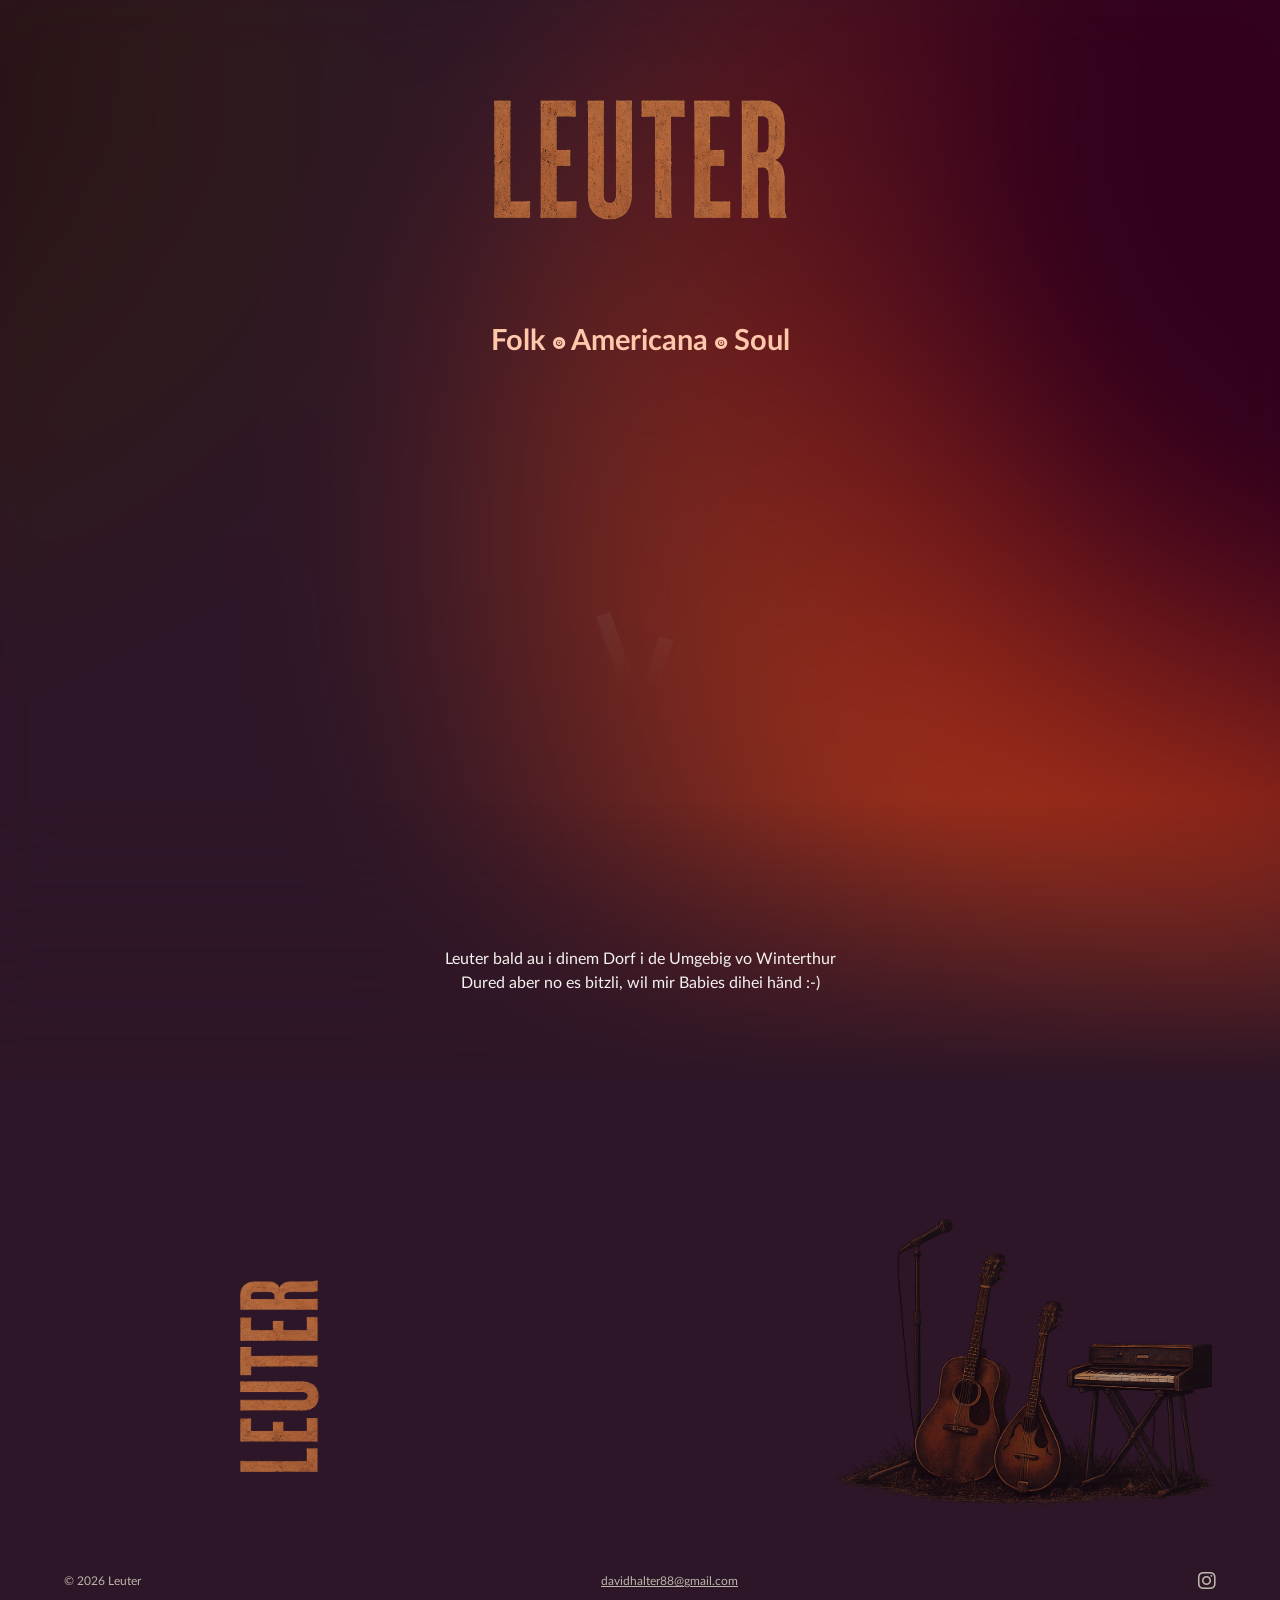
==== commit a20b8ff0: "Deploy: 2026-07-10 01:10:07" ====
--- a/index.html
+++ b/index.html
@@ -44,13 +44,14 @@
         <img id="logo" src="/logo.png" alt="Leuter" class="mx-auto mt-24 min-h-28 md:min-h-32">
       </a>
 
-      <iframe class="mt-24 mx-auto w-[80vw] block sm:w-128 lg:w-160 aspect-video" src="https://www.youtubeasdfasdfsd.com/embed/vd1GGWgCFI8?si=3zyTrduJUuzlLgHZ" title="YouTube video player" frameborder="0" allow="accelerometer; clipboard-write; encrypted-media; gyroscope; picture-in-picture; web-share" referrerpolicy="strict-origin-when-cross-origin" allowfullscreen></iframe>
-      <p class="text-center text-[1.8em] max-w-4xl text-leuter-white-orange font-lato-bold mx-auto mt-32">Luut, Lüüter, Leuter</p>
+      <p class="text-center text-[1.8em] max-w-4xl text-leuter-white-orange font-lato-bold mx-auto mt-24">Folk <i class="fa-solid fa-record-vinyl text-xs align-middle"></i> Americana <i class="fa-solid fa-record-vinyl text-xs align-middle"></i> Soul </p>
+
+      <iframe class="mt-24 mx-auto w-[80vw] block sm:w-128 lg:w-160 aspect-video" src="https://www.youtube-nocookie.com/embed/5hZW0tuwI2c?si=PpRwBKZsrz9Jhx8T&modestbranding=1&rel=0" title="YouTube video player" frameborder="0" allow="accelerometer; autoplay; clipboard-write; encrypted-media; gyroscope; picture-in-picture; web-share" referrerpolicy="strict-origin-when-cross-origin" allowfullscreen></iframe>
     </section>
 
     <section id="language-server" class="pt-32 **:text-center">
-      <p>Bald au i dinem Dorf i de Umgebig vo Winterthur</p>
-      <p>Dured aber no es bitzli, wil mir babies dihei händ :-)</p>
+      <p>Leuter bald au i dinem Dorf i de Umgebig vo Winterthur</p>
+      <p>Dured aber no es bitzli, wil mir Babies dihei händ :-)</p>
     </section>
 
   </main>
--- a/output.css
+++ b/output.css
@@ -303,9 +303,6 @@
   .mt-24 {
     margin-top: calc(var(--spacing) * 24);
   }
-  .mt-32 {
-    margin-top: calc(var(--spacing) * 32);
-  }
   .-mr-4 {
     margin-right: calc(var(--spacing) * -4);
   }
@@ -486,6 +483,9 @@
   .text-center {
     text-align: center;
   }
+  .align-middle {
+    vertical-align: middle;
+  }
   .font-lato-bold {
     font-family: var(--font-lato-bold);
   }
@@ -496,6 +496,10 @@
   .text-xl {
     font-size: var(--text-xl);
     line-height: var(--tw-leading, var(--text-xl--line-height));
+  }
+  .text-xs {
+    font-size: var(--text-xs);
+    line-height: var(--tw-leading, var(--text-xs--line-height));
   }
   .text-\[1\.8em\] {
     font-size: 1.8em;
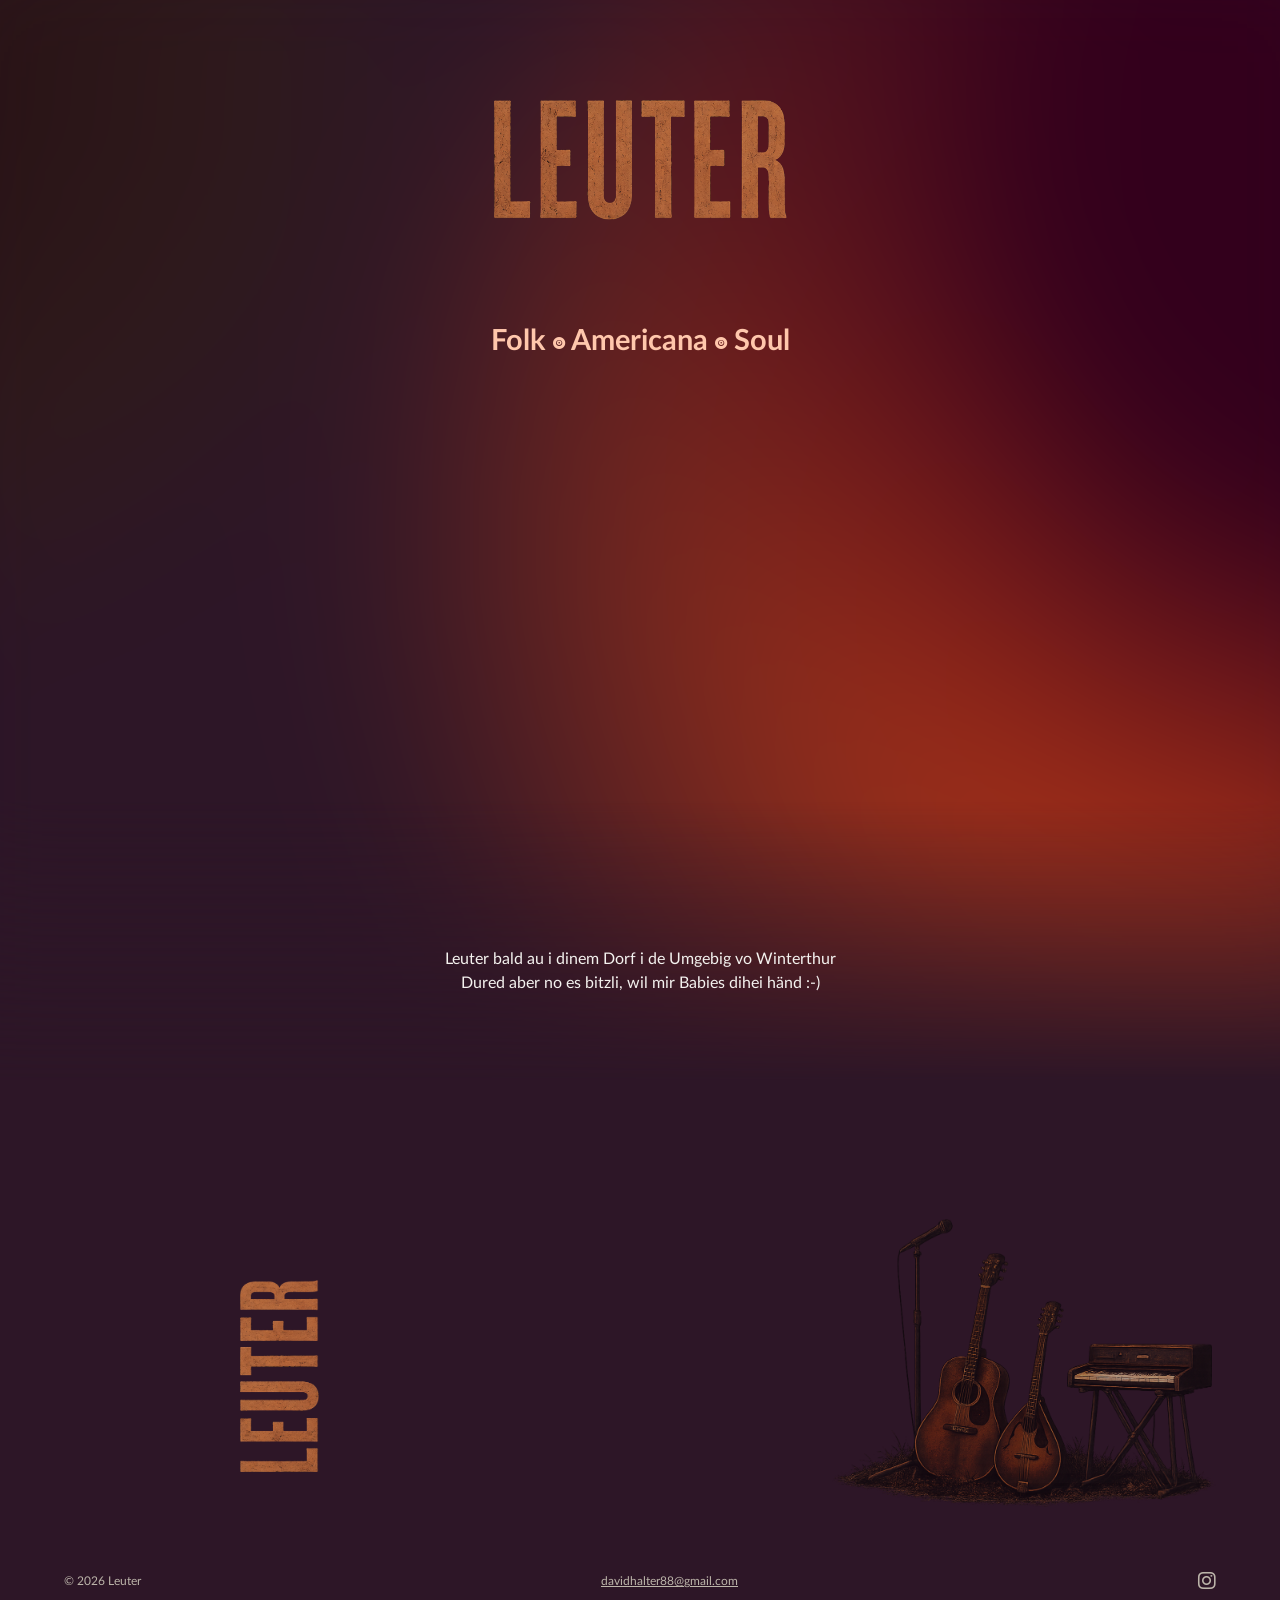
==== commit d7456c00: "Deploy: 2026-07-10 01:19:16" ====
--- a/index.html
+++ b/index.html
@@ -69,7 +69,7 @@
       <span>&copy; 2026 Leuter</span>
       <span><a class="email-link underline">davidhalter88 (at) gmail.com</a></span>
       <span class="flex items-center gap-2">
-        <a href="https://instagram.com/leuterleuter" target="_blank" rel="noopener noreferrer">
+        <a href="https://instagram.com/leuterband" target="_blank" rel="noopener noreferrer">
           <i class="fab fa-instagram text-xl"></i>
         </a>
       </span>
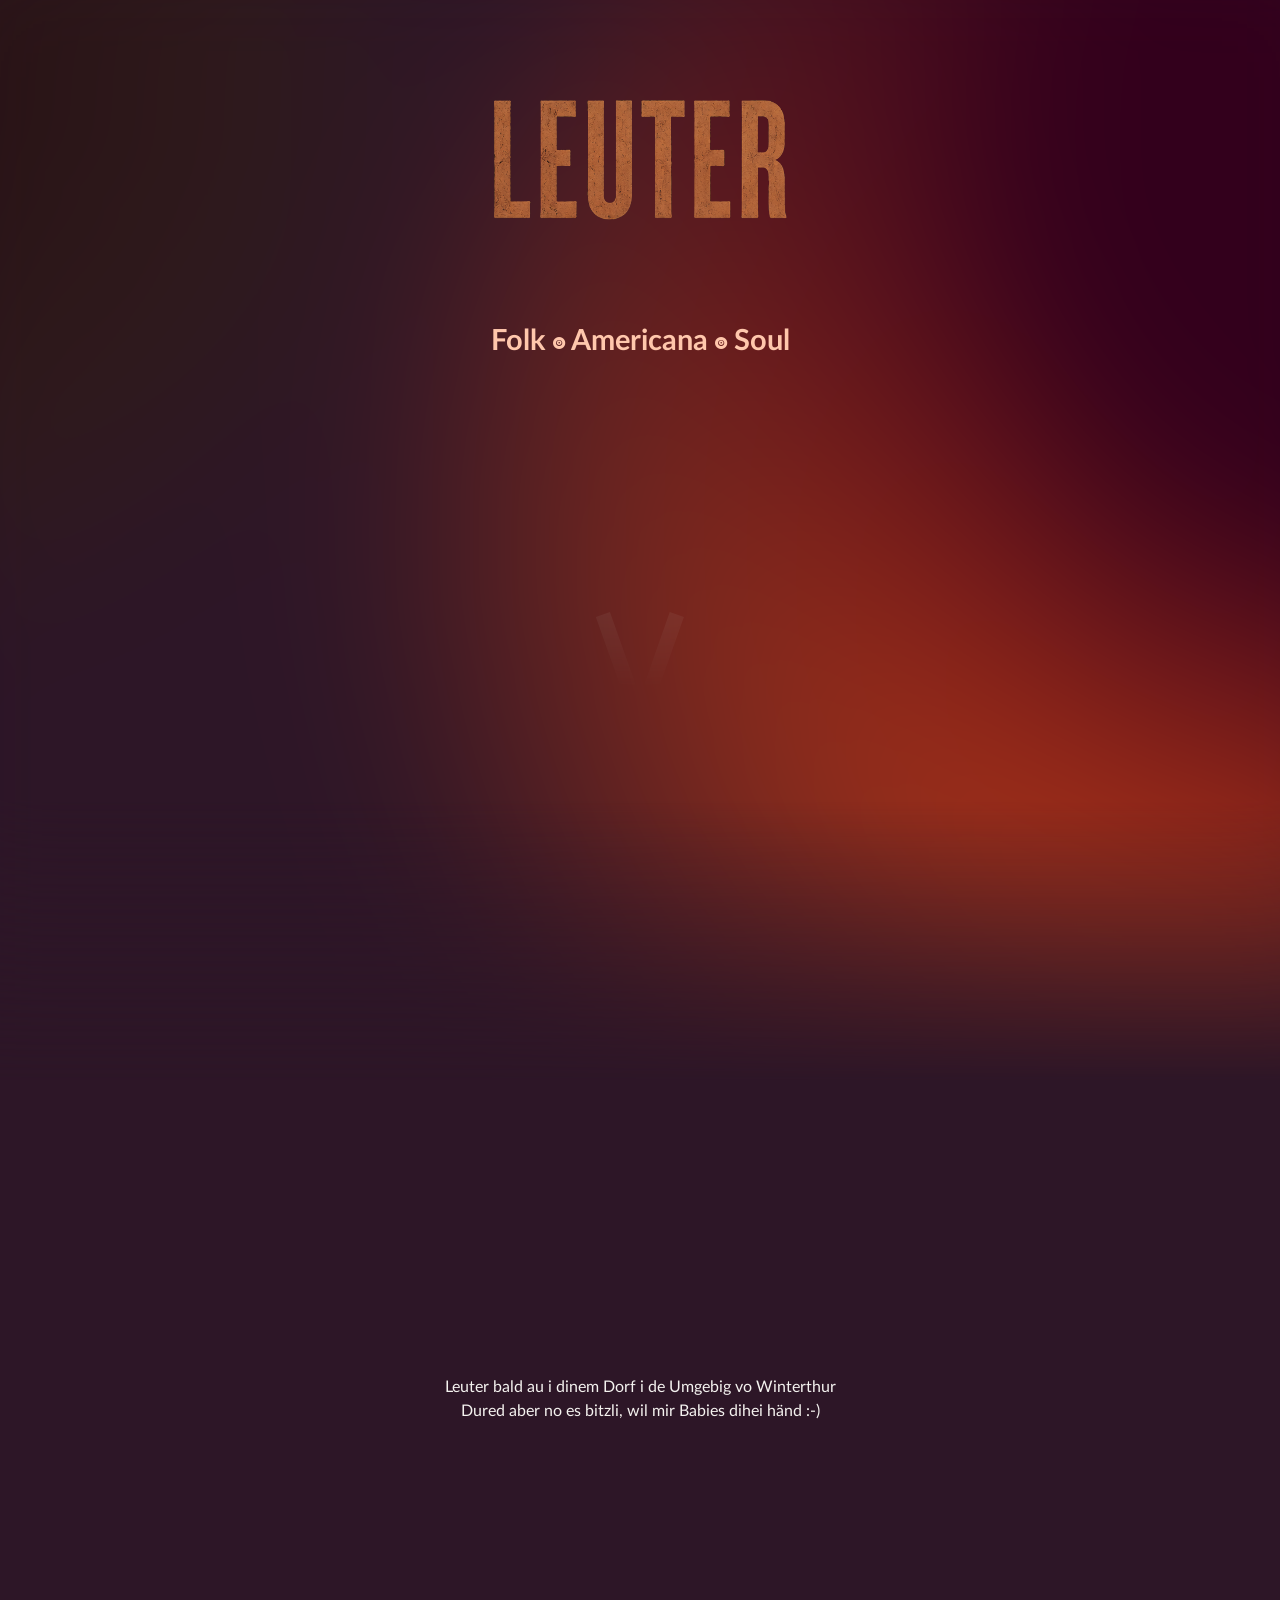
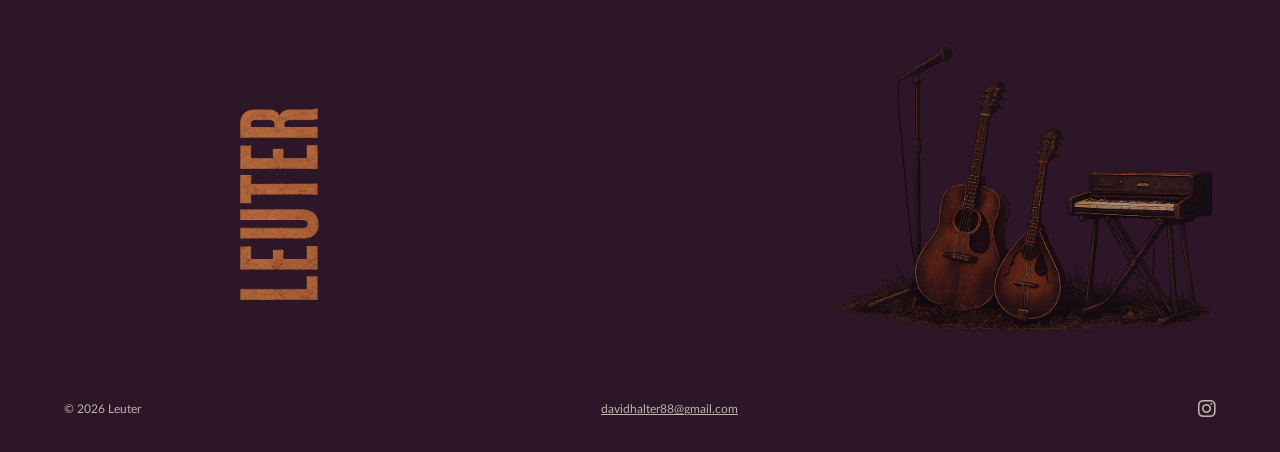
==== commit ae37a22a: "Deploy: 2026-07-30 16:45:05" ====
--- a/index.html
+++ b/index.html
@@ -49,7 +49,11 @@
       <iframe class="mt-24 mx-auto w-[80vw] block sm:w-128 lg:w-160 aspect-video" src="https://www.youtube-nocookie.com/embed/5hZW0tuwI2c?si=PpRwBKZsrz9Jhx8T&modestbranding=1&rel=0" title="YouTube video player" frameborder="0" allow="accelerometer; autoplay; clipboard-write; encrypted-media; gyroscope; picture-in-picture; web-share" referrerpolicy="strict-origin-when-cross-origin" allowfullscreen></iframe>
     </section>
 
-    <section id="language-server" class="pt-32 **:text-center">
+    <section class="pt-32">
+      <iframe class="mx-auto w-[80vw] sm:w-128 lg:w-160" height=300 scrolling="no" frameborder="no" allow="autoplay; encrypted-media" src="https://w.soundcloud.com/player/?url=https%3A//api.soundcloud.com/playlists/soundcloud%253Aplaylists%253A2275887644&color=%23483029&auto_play=false&hide_related=false&show_comments=true&show_user=true&show_reposts=false&show_teaser=true&visual=false"></iframe>
+    </section>
+
+    <section class="pt-32 **:text-center">
       <p>Leuter bald au i dinem Dorf i de Umgebig vo Winterthur</p>
       <p>Dured aber no es bitzli, wil mir Babies dihei händ :-)</p>
     </section>
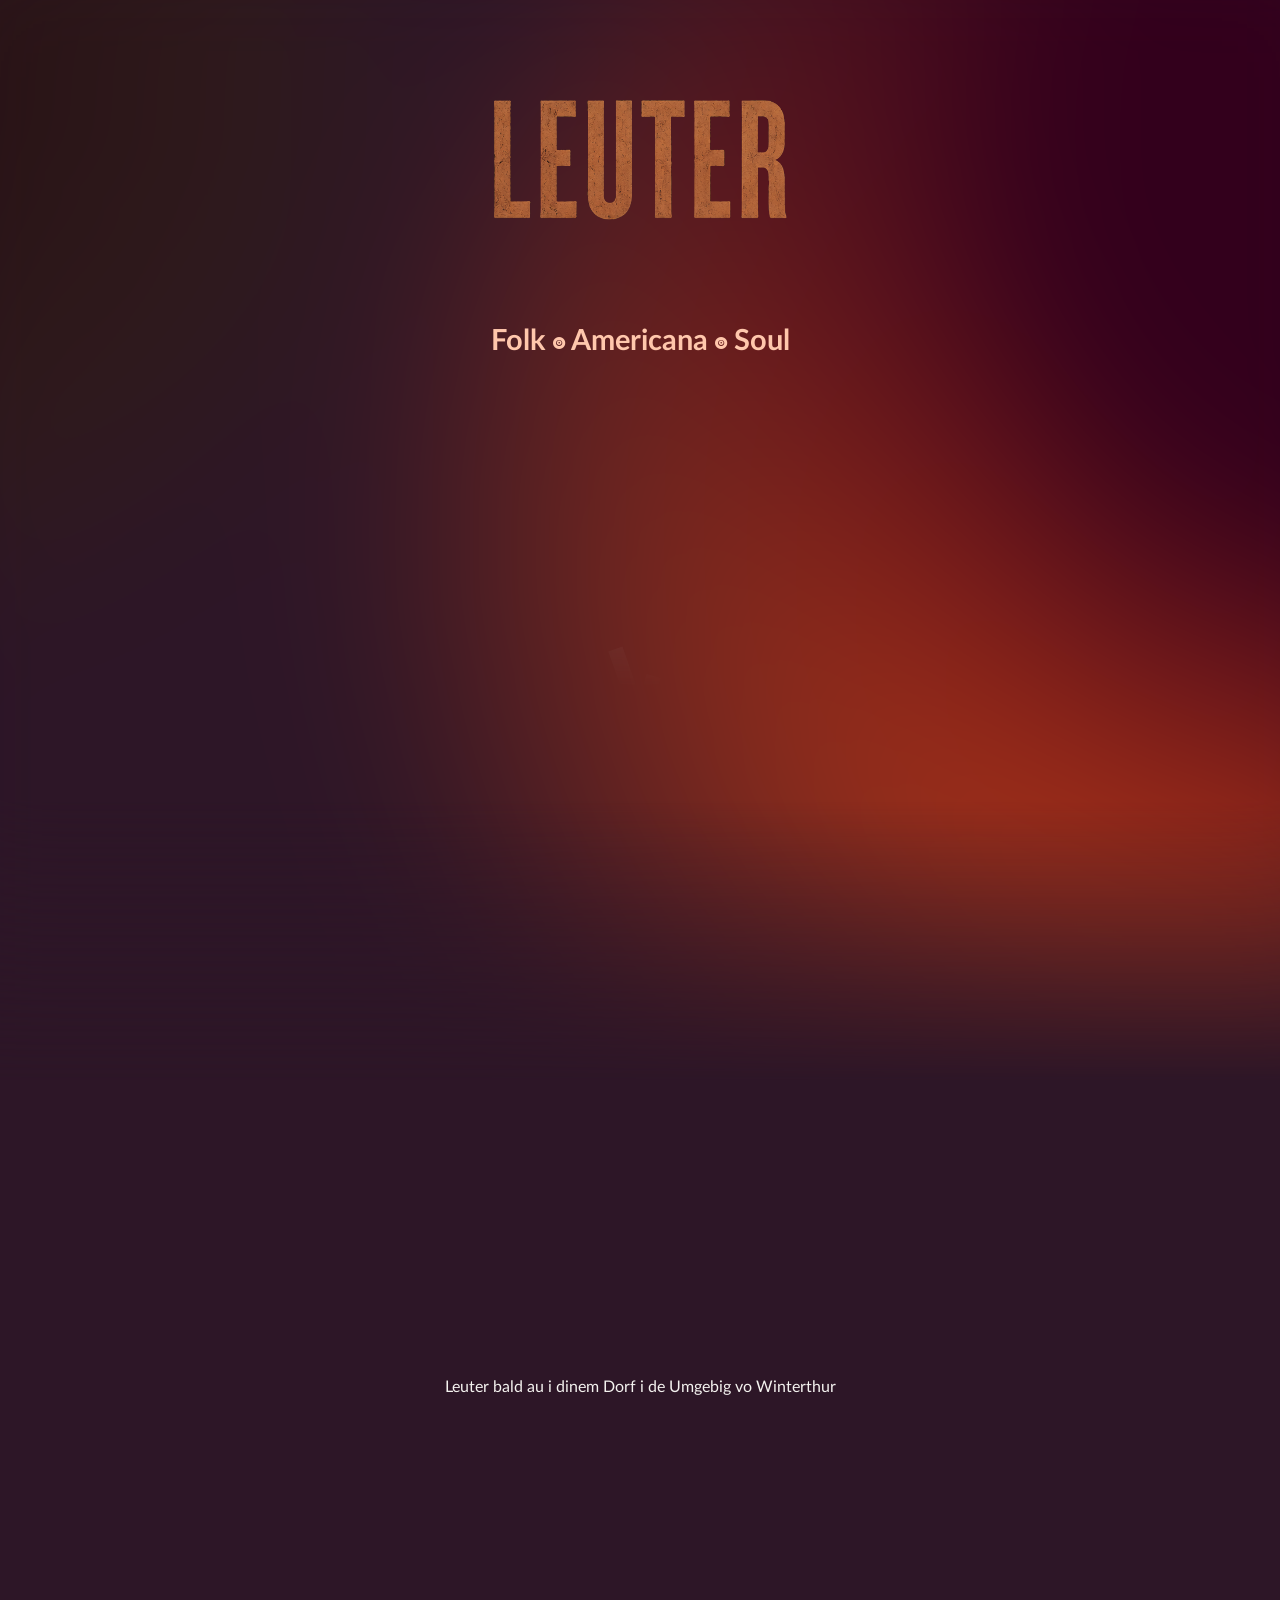
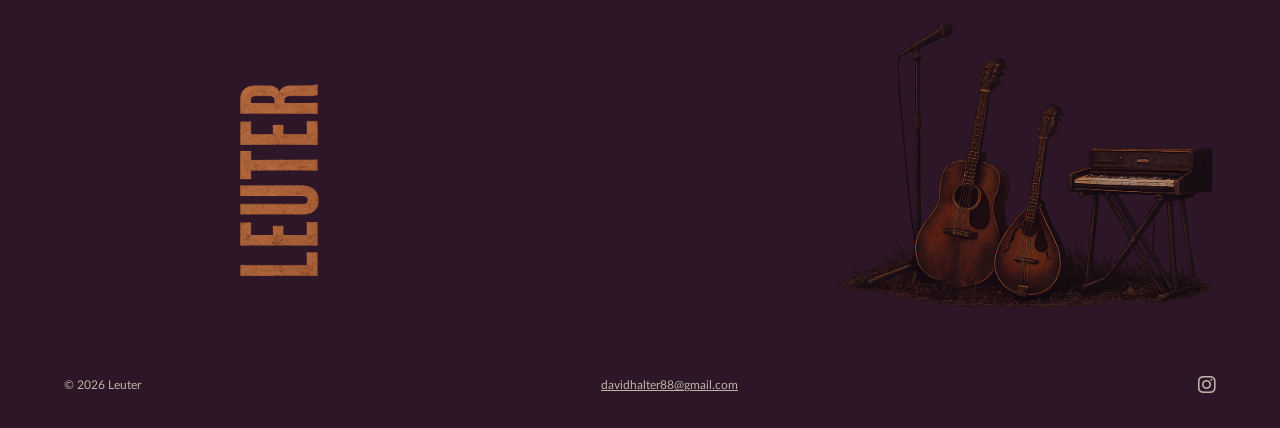
==== commit b8f45b04: "Deploy: 2026-08-14 00:11:26" ====
--- a/index.html
+++ b/index.html
@@ -55,7 +55,6 @@
 
     <section class="pt-32 **:text-center">
       <p>Leuter bald au i dinem Dorf i de Umgebig vo Winterthur</p>
-      <p>Dured aber no es bitzli, wil mir Babies dihei händ :-)</p>
     </section>
 
   </main>
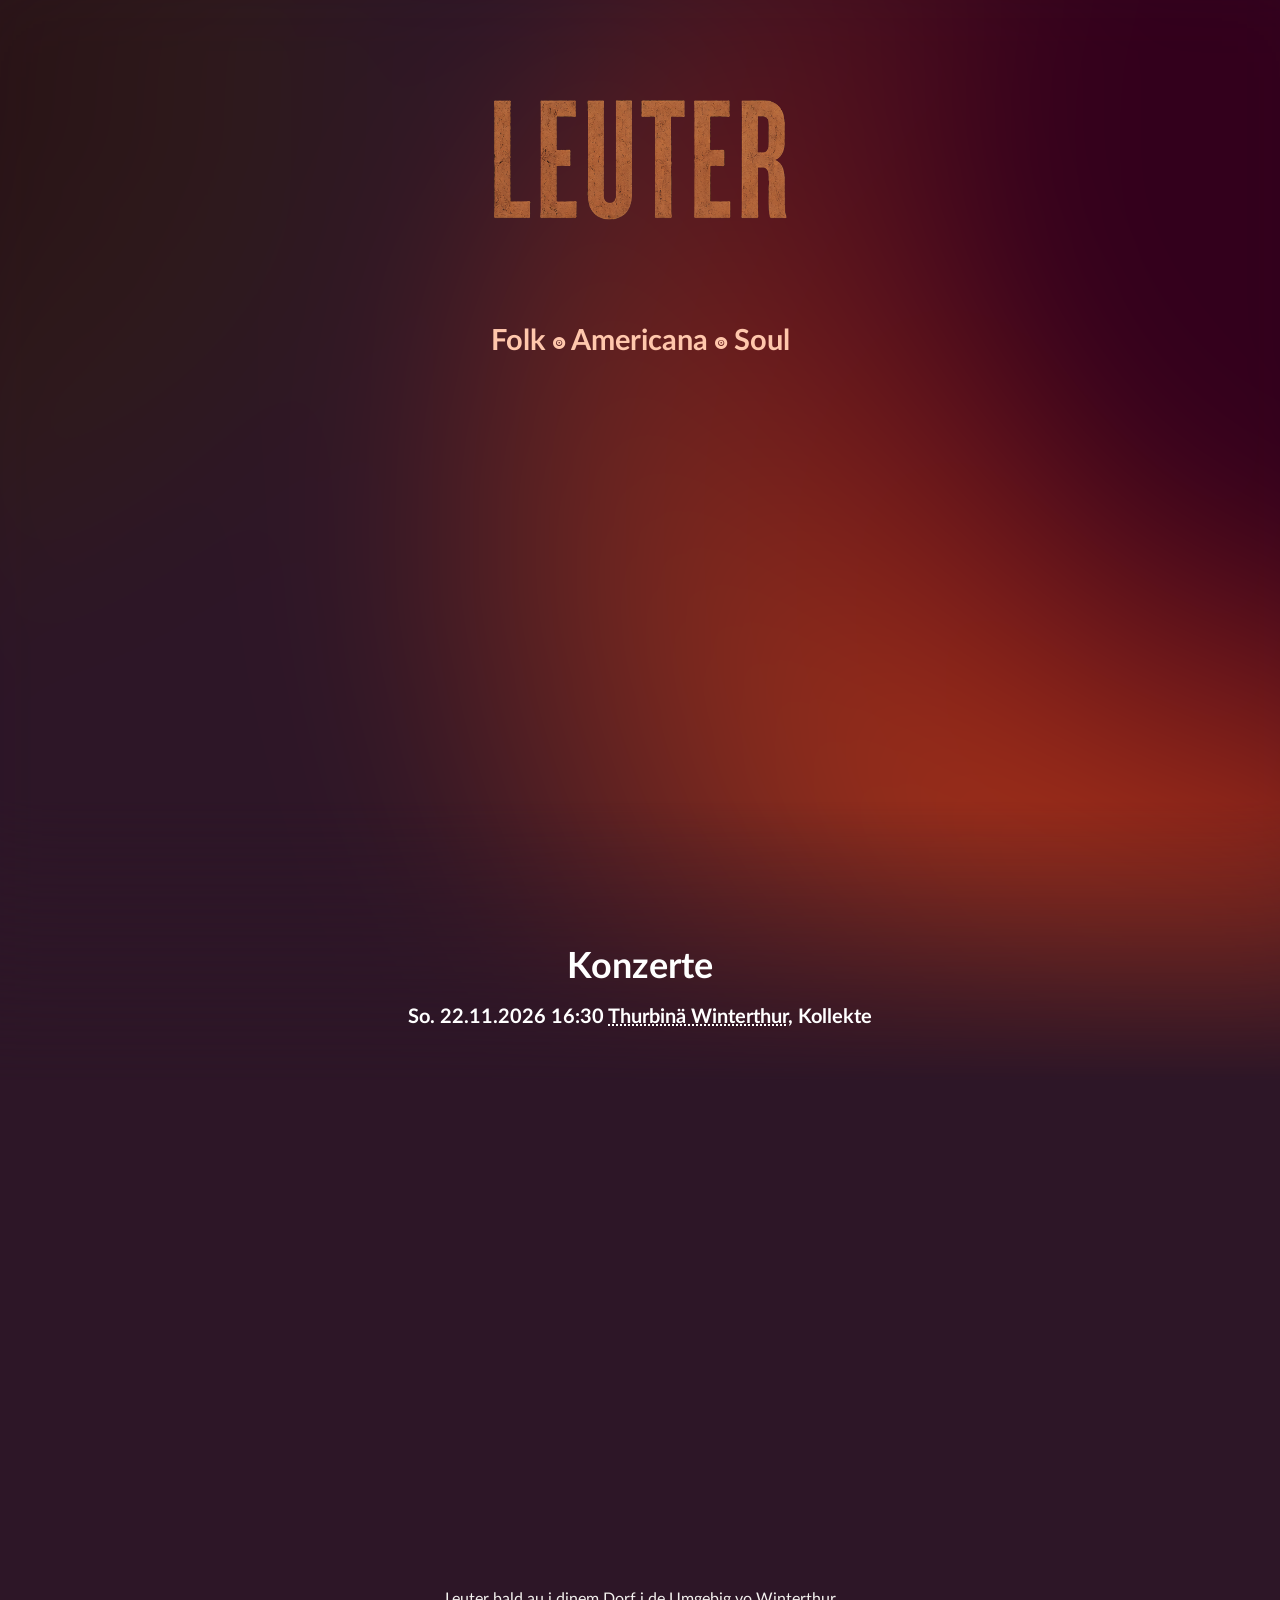
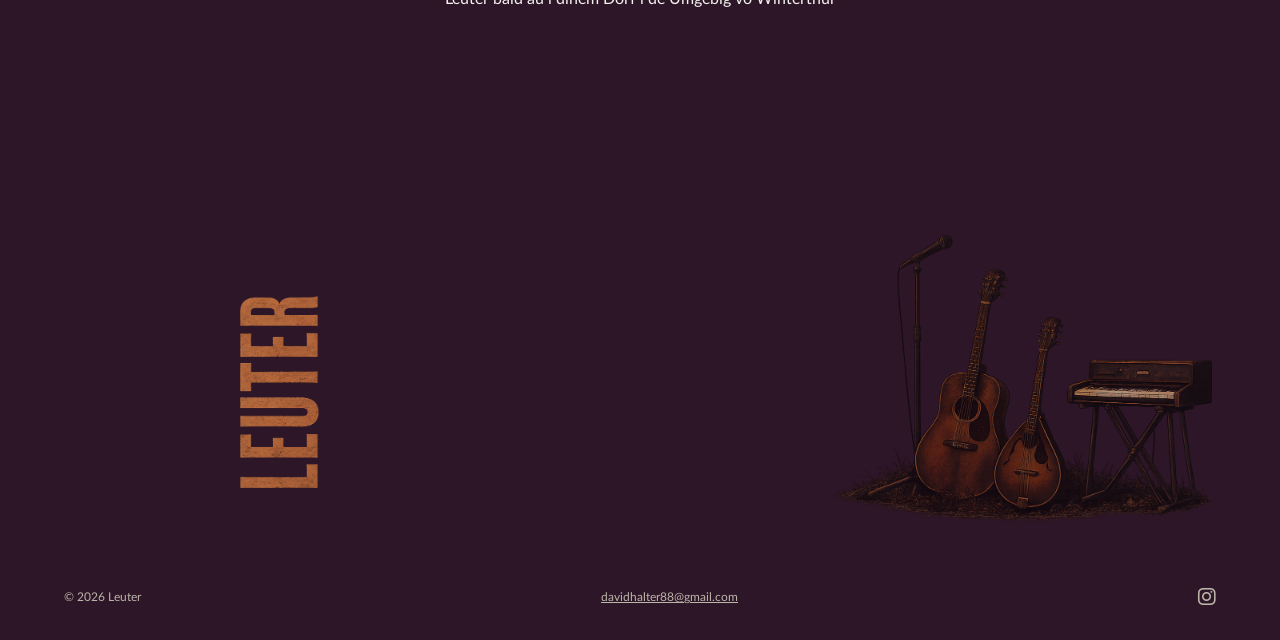
==== commit 972a758f: "Deploy: 2026-10-19 17:41:35" ====
--- a/index.html
+++ b/index.html
@@ -49,6 +49,11 @@
       <iframe class="mt-24 mx-auto w-[80vw] block sm:w-128 lg:w-160 aspect-video" src="https://www.youtube-nocookie.com/embed/5hZW0tuwI2c?si=PpRwBKZsrz9Jhx8T&modestbranding=1&rel=0" title="YouTube video player" frameborder="0" allow="accelerometer; autoplay; clipboard-write; encrypted-media; gyroscope; picture-in-picture; web-share" referrerpolicy="strict-origin-when-cross-origin" allowfullscreen></iframe>
     </section>
 
+    <section class="pt-32 **:text-center">
+      <h2>Konzerte</h2>
+      <h4>So. 22.11.2026 16:30 <a href="https://thurbinae.ch/">Thurbinä Winterthur</a>, Kollekte</h4>
+    </section>
+
     <section class="pt-32">
       <iframe class="mx-auto w-[80vw] sm:w-128 lg:w-160" height=300 scrolling="no" frameborder="no" allow="autoplay; encrypted-media" src="https://w.soundcloud.com/player/?url=https%3A//api.soundcloud.com/playlists/soundcloud%253Aplaylists%253A2275887644&color=%23483029&auto_play=false&hide_related=false&show_comments=true&show_user=true&show_reposts=false&show_teaser=true&visual=false"></iframe>
     </section>
